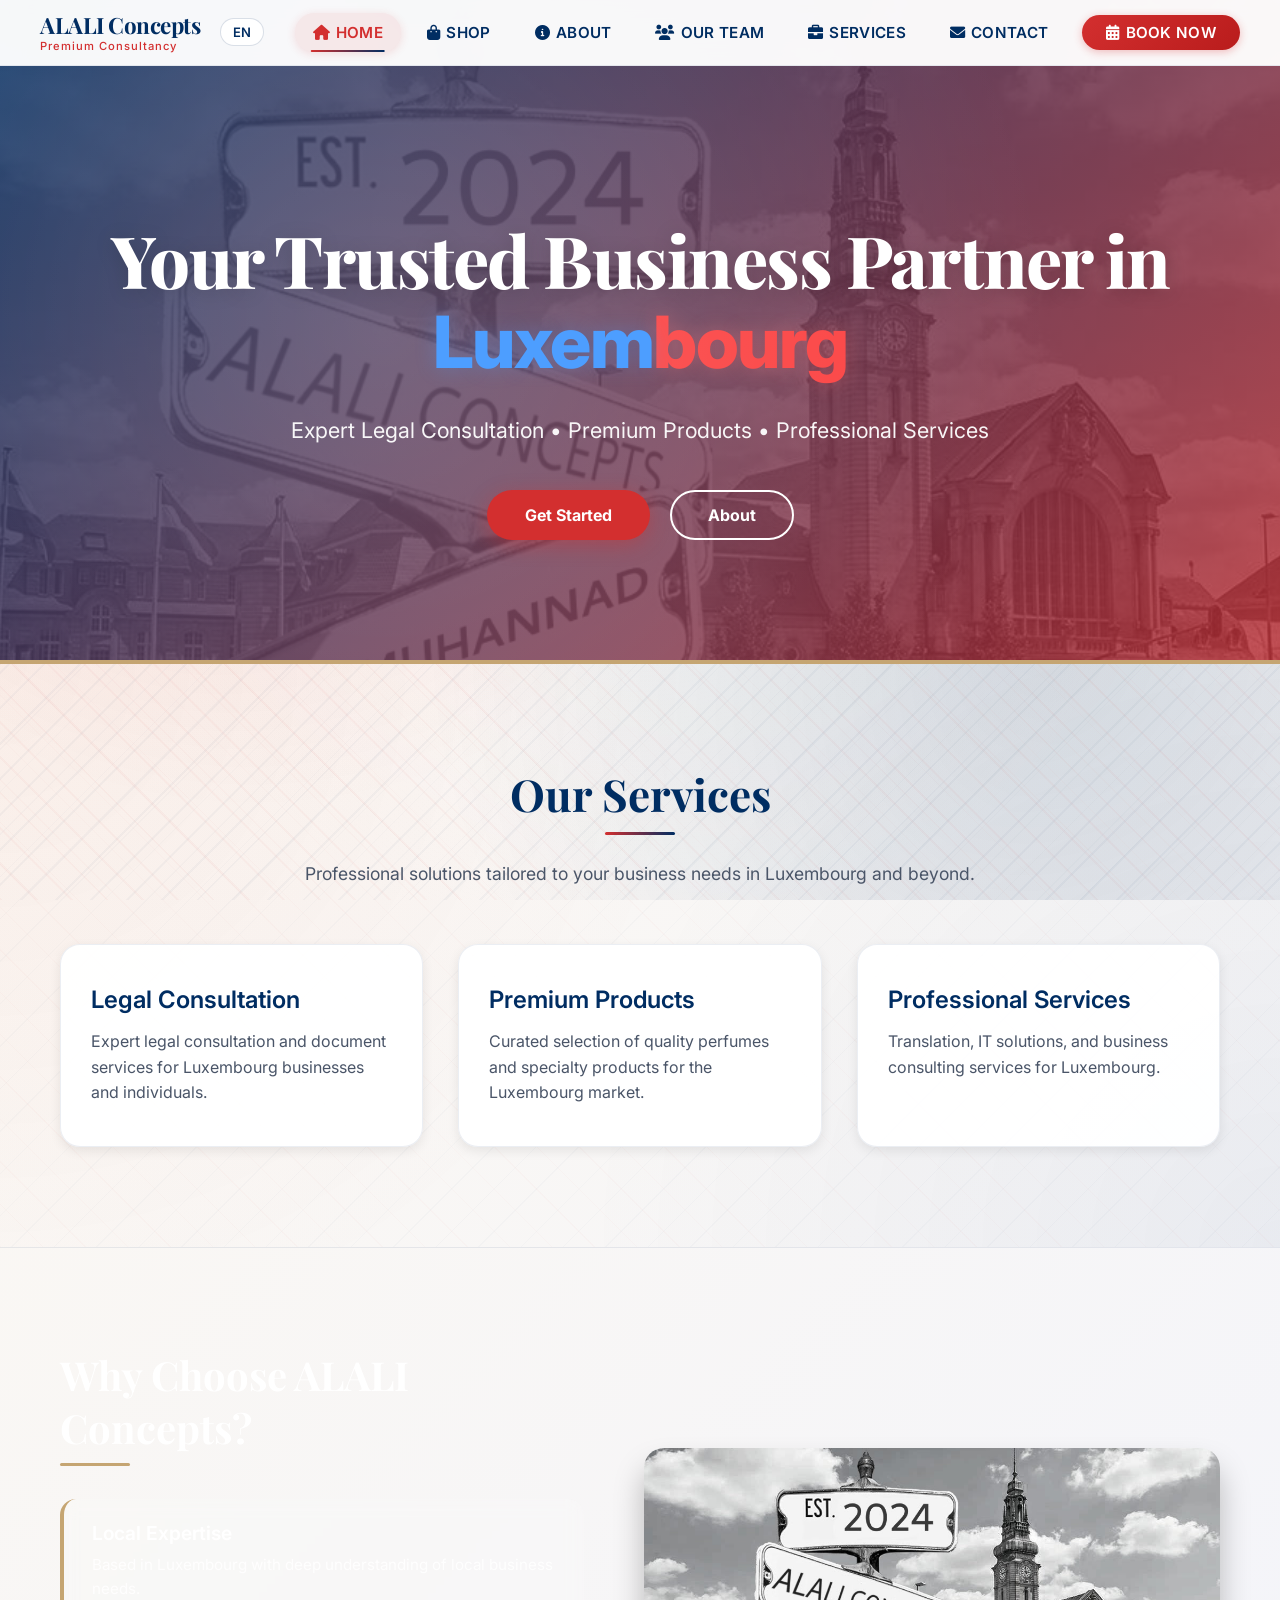
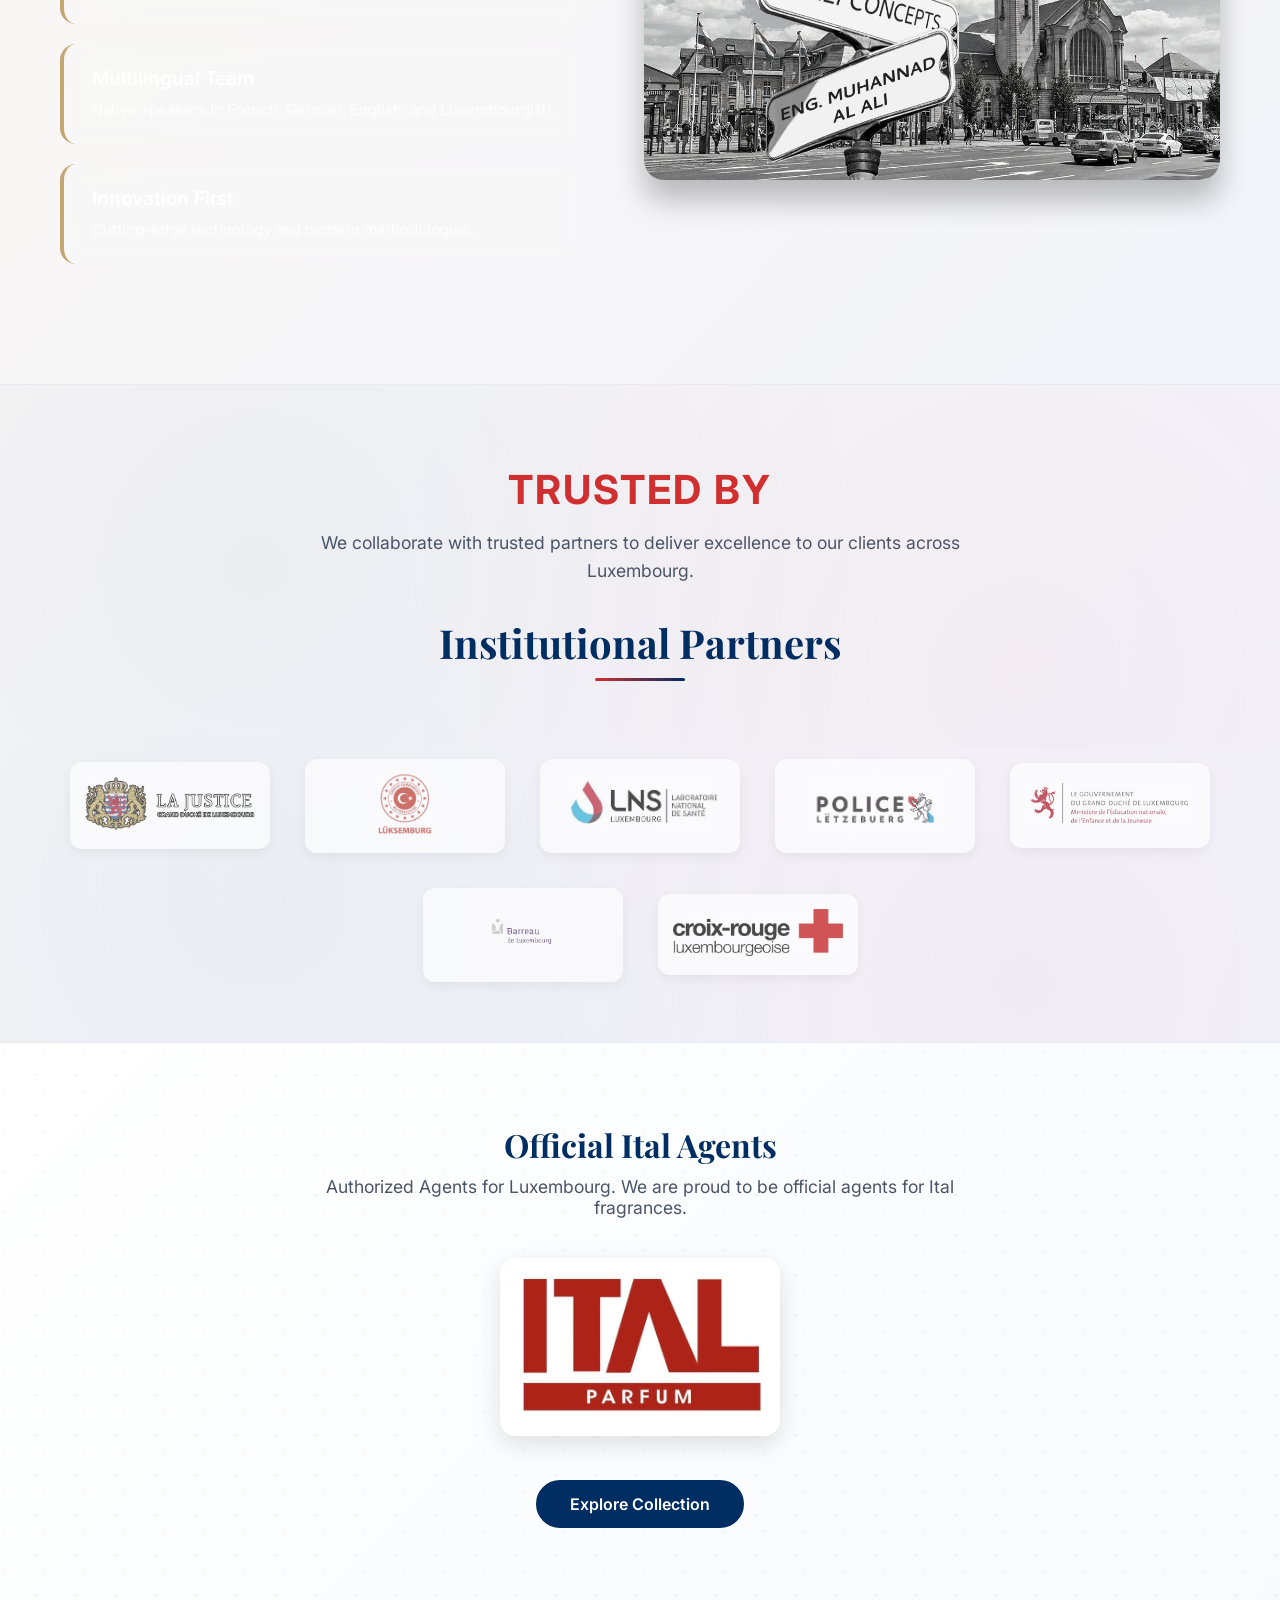
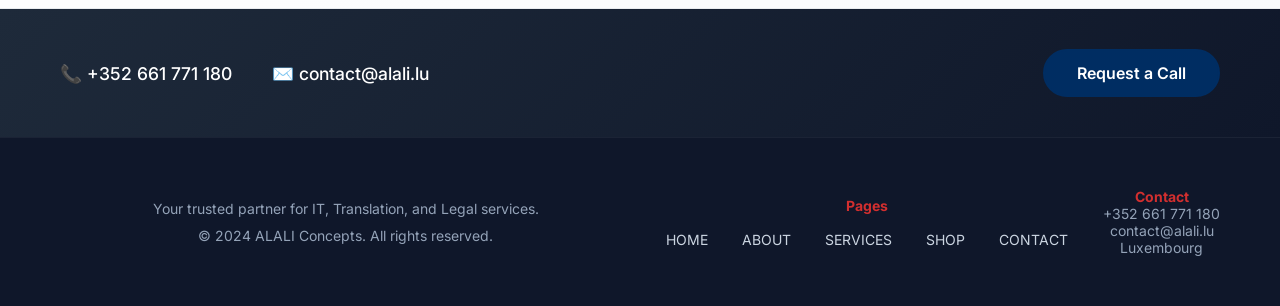
==== Alali Websit_project/Alali Websit_project/index.html @ dcc5d12d "Add files via upload" ====
<!DOCTYPE html>
<html lang="en">
<head>
    <meta charset="UTF-8">
    <meta name="viewport" content="width=device-width, initial-scale=1.0">
    <title>ALALI Concepts | Modern Consultancy Luxembourg</title>
    <link rel="icon" type="image/x-icon" href="images\favicon-16x16.png">
    <link rel="stylesheet" href="https://cdnjs.cloudflare.com/ajax/libs/font-awesome/6.4.2/css/all.min.css">
    <link rel="stylesheet" href="Home_style.css">
    <script src="Home_script.js" defer></script>
</head>
<body>

<header class="navbar fixed">
    <div class="navbar-container">
        <a href="index.html" class="logo-group">
            <div class="logo-text">
                <span class="logo-main">ALALI Concepts</span>
                <span class="logo-sub">Premium Consultancy</span>
            </div>
        </a>
        
        <div class="lang-switcher">
<select id="language-select"> <option value="en">EN</option>
    <option value="fr">FR</option>
    <option value="ar">AR</option>
</select>
        </div>

        <div class="menu-toggle" id="mobile-menu">
            <span></span><span></span><span></span>
        </div>
        
<nav class="nav-links" id="nav-links">
    <ul>
        <li><a href="index.html" class="active" data-key="nav_home"><i class="fas fa-home"></i> HOME</a></li>
        <li><a href="shop_page.html" data-key="nav_shop"><i class="fas fa-shopping-bag"></i> SHOP</a></li>
        <li><a href="about_page.html" data-key="nav_about"><i class="fas fa-info-circle"></i> ABOUT</a></li>
        <li><a href="team_page.html" data-key="nav_team"><i class="fas fa-users"></i> OUR TEAM</a></li>
        <li><a href="services_page.html" data-key="nav_services"><i class="fas fa-briefcase"></i> SERVICES</a></li>
        <li><a href="contact_page.html" data-key="nav_contact"><i class="fas fa-envelope"></i> CONTACT</a></li>
        <li><a href="contact_page.html" class="nav-cta" data-key="nav_book"><i class="fas fa-calendar-alt"></i> BOOK NOW</a></li>
    </ul>
</nav>
</header>

<section class="pro-hero">
    <div class="hero-tint">
        <div class="container hero-content">
            <h1 data-key="hero_title">Your Trusted Business Partner in<br> <span class="accent-color">Luxem</span><span class="accent-color2">bourg</span></h1>
            <p data-key="hero_subtitle">Expert Legal Consultation • Premium Products • Professional Services</p>
            <div class="hero-ctas">
                <a href="services_page.html" class="btn-solid-red" data-key="btn_get_started">Get Started</a>
                <a href="about_page.html" class="btn-outline-white" data-key="btn_about">About</a>
            </div>
        </div>
    </div>
</section>

<main class="services-grid pro-services">
    <div class="container grid-container">
        <div class="section-heading text-center">
            <h2 data-key="services_title">Our Services</h2>
            <p data-key="services_subtitle">Professional solutions tailored to your business needs in Luxembourg and beyond.</p>
        </div>
        <div class="grid services-grid-items">
            <div class="card pro-card">
                <h3 data-key="legal_title">Legal Consultation</h3>
                <p data-key="legal_desc">Expert legal consultation and document services for Luxembourg businesses and individuals.</p>
            </div>
            <div class="card pro-card">
                <h3 data-key="prod_title">Premium Products</h3>
                <p data-key="prod_desc">Curated selection of quality perfumes and specialty products for the Luxembourg market.</p>
            </div>
            <div class="card pro-card">
                <h3 data-key="serv_title">Professional Services</h3>
                <p data-key="serv_desc">Translation, IT solutions, and business consulting services for Luxembourg.</p>
            </div>
        </div>
    </div>
</main>

<section class="why-choose-section">
    <div class="container split-layout">
        <div class="why-text">
            <h2 data-key="why_title">Why Choose ALALI Concepts?</h2>
            <div class="reason-item">
                <h4 data-key="why_1_h">Local Expertise</h4>
                <p data-key="why_1_p">Based in Luxembourg with deep understanding of local business needs.</p>
            </div>
            <div class="reason-item">
                <h4 data-key="why_2_h">Multilingual Team</h4>
                <p data-key="why_2_p">Native speakers in French, German, English, and Luxembourgish.</p>
            </div>
            <div class="reason-item">
                <h4 data-key="why_3_h">Innovation First</h4>
                <p data-key="why_3_p">Cutting-edge technology and modern methodologies.</p>
            </div>
        </div>
        <div class="why-image">
            <img src="images/luxembourg-city.jpg" alt="Luxembourg City">
        </div>
    </div>
</section>

<section class="trusted-header">
    <div class="container">
        <span class="trusted-tagline" data-key="trusted_tag">Trusted By</span>
        <p class="trusted-description" data-key="trusted_desc">
            We collaborate with trusted partners to deliver excellence to our clients across Luxembourg.
        </p>
        <h2 class="institutional-heading" data-key="inst_partners">Institutional Partners</h2>
    </div>
</section>

<section class="partnership-gallery">
    <div class="logo-grid-7">
        <div class="logo-item"><img src="images/LA JUSTICE.jpg" alt="Partner 1"></div>
        <div class="logo-item"><img src="images/Luxembourg.png" alt="Partner 2"></div>
        <div class="logo-item"><img src="images\LNS.webp" alt="Partner 3"></div>
        <div class="logo-item"><img src="images/police.png" alt="Partner 4"></div>
        <div class="logo-item"><img src="images/LE GOUVERNEMENT.png" alt="Partner 5"></div>
        <div class="logo-item"><img src="images/Barreau.png" alt="Partner 6"></div>
        <div class="logo-item"><img src="images/whatsapp_partner.jpg" alt="Partner 7"></div>
    </div>
</section>

<section class="agents-strip">
    <div class="container">
        <h3 data-key="ital_agent_title" style="color: #002D62; margin-bottom: 10px;">Official Ital Agents</h3>
        <p data-key="ital_agent_p" style="margin-bottom: 20px;">Authorized Agents for Luxembourg. We are proud to be official agents for Ital fragrances.</p>
        <div class="ital-box">
            <img src="images/ital.jpg" class="ital-image" alt="Ital Logo">
        </div>
        <a href="shop_page.html" class="btn-outline-navy" data-key="ital_btn">Explore Collection</a>
    </div>
</section>

<section class="contact-action-strip pro-contact">
    <div class="container strip-flex-pro">
        <div class="contact-info">
            <span>📞 +352 661 771 180</span>
            <span>✉️ contact@alali.lu</span>
        </div>
        <div class="contact-btn">
            <a href="contact_page.html" class="btn-outline-navy" data-key="req_call">Request a Call</a>
        </div>
    </div>
</section>

    <footer class="pro-footer">
        <div class="container footer-container">
            <div style="flex: 2;">
                <p data-key="footer_p1">Your trusted partner for IT solutions, professional translation services, and legal consultation in Luxembourg.</p>
                <p style="margin-top: 10px;">© 2024 ALALI Concepts. All rights reserved.</p>
            </div>
            <div class="footer-links">
                <h4 data-key="footer_pages" style="color: var(--red);"><b>Pages</b></h4><br>
                <a href="index.html" data-key="nav_home">Home</a>
                <a href="about_page.html" data-key="nav_about">About</a>
                <a href="services_page.html" data-key="nav_services">Services</a>
                <a href="shop_page.html" data-key="nav_shop">Shop</a>
                <a href="contact_page.html" data-key="nav_contact">Contact</a>
            </div>
            <div class="footer-contact">
                <h4 data-key="footer_contact" style="color: var(--red);">Contact</h4>
                <p>+352 661 771 180</p>
                <p>contact@alali.lu</p>
                <p>Luxembourg</p>
            </div>
        </div>
    </footer>

</body>


</html>
---- Alali Websit_project/Alali Websit_project/Home_style.css ----
@import url('https://fonts.googleapis.com/css2?family=Inter:wght@300;400;500;600;700&family=Playfair+Display:wght@400;500;600;700&display=swap');

@import url('https://cdnjs.cloudflare.com/ajax/libs/font-awesome/6.0.0/css/all.min.css');


/* --- GLOBAL STYLES --- */
* {
    margin: 0;
    padding: 0;
    box-sizing: border-box;
    font-family: 'Inter', sans-serif;
}

:root {
    --navy: #002D62;
    --navy-light: #1a4a7a;
    --red: #D32F2F;
    --red-light: #e55a5a;
    --white: #ffffff;
    --off-white: #fefefe;
    --gold: #C5A572;
    --gold-glow: rgba(197, 165, 114, 0.3);
    --glass-white: rgba(255, 255, 255, 0.08);
    --glass-border: rgba(255, 255, 255, 0.15);
    --text-dark: #1a2c3e;
    --text-light: #f8fafc;
    --transition: all 0.3s cubic-bezier(0.25, 0.46, 0.45, 0.94);
    --shadow-sm: 0 4px 12px rgba(0, 0, 0, 0.08);
    --shadow-md: 0 8px 24px rgba(0, 0, 0, 0.12);
}

.container {
    max-width: 1200px;
    margin: 0 auto;
    padding: 0 20px;
}

h1, h2 {
    font-family: 'Playfair Display', serif;
    font-weight: 700;
}

/* --- BEAUTIFUL NAVBAR - Fixed Placement --- */
.navbar {
    position: fixed;
    top: 0;
    left: 0;
    right: 0;
    width: 100%;
    background: rgba(255, 255, 255, 0.96);
    backdrop-filter: blur(12px);
    -webkit-backdrop-filter: blur(12px);
    z-index: 1000;
    transition: all 0.4s cubic-bezier(0.25, 0.46, 0.45, 0.94);
    border-bottom: 1px solid rgba(0, 45, 98, 0.08);
}

.navbar::after {
    content: '';
    position: absolute;
    bottom: -1px;
    left: 0;
    width: 100%;
    height: 2px;
    background: linear-gradient(90deg, 
        transparent, 
        var(--red), 
        var(--navy), 
        var(--gold), 
        var(--red), 
        transparent);
    transform: scaleX(0);
    transition: transform 0.6s ease;
    transform-origin: center;
}

.navbar:hover::after {
    transform: scaleX(1);
}

.navbar.scrolled {
    background: rgba(255, 255, 255, 0.98);
    backdrop-filter: blur(12px);
    box-shadow: 0 4px 30px rgba(0, 45, 98, 0.12);
}

.navbar-container {
    display: flex;
    justify-content: space-between;
    align-items: center;
    max-width: 1400px;
    margin: 0 auto;
    padding: 12px 40px;
    transition: padding 0.3s ease;
    width: 100%;
}

.navbar.scrolled .navbar-container {
    padding: 8px 40px;
}

/* Logo Group with Animation */
.logo-group {
    display: flex;
    align-items: center;
    gap: 12px;
    text-decoration: none;
    position: relative;
    cursor: pointer;
    flex-shrink: 0;
}

.nav-logo {
    height: 70px;
    width: auto;
    transition: all 0.3s cubic-bezier(0.34, 1.2, 0.64, 1);
    filter: drop-shadow(0 2px 4px rgba(0,0,0,0.05));
}

.logo-group:hover .nav-logo {
    transform: scale(1.05) rotate(-1deg);
    filter: drop-shadow(0 4px 8px rgba(211,47,47,0.15));
}

/* Logo Text */
.logo-text {
    display: flex;
    flex-direction: column;
}

.logo-main {
    font-family: 'Playfair Display', serif;
    font-size: 1.4rem;
    font-weight: 700;
    color: var(--navy);
    letter-spacing: -0.5px;
    line-height: 1.2;
}

.logo-sub {
    font-size: 0.7rem;
    color: var(--red);
    letter-spacing: 1px;
    font-weight: 500;
}

/* Navigation Links */
.nav-links {
    flex: 1;
    display: flex;
    justify-content: flex-end;
}

.nav-links ul {
    display: flex;
    gap: 8px;
    list-style: none;
    margin: 0;
    padding: 0;
    align-items: center;
}

.nav-links li {
    position: relative;
}

.nav-links a {
    text-decoration: none;
    color: var(--navy);
    font-weight: 600;
    font-size: 0.95rem;
    padding: 10px 18px;
    border-radius: 40px;
    transition: all 0.3s ease;
    position: relative;
    display: inline-flex;
    align-items: center;
    gap: 6px;
    letter-spacing: 0.3px;
    white-space: nowrap;
    text-align: center;
}

/* Underline Hover Effect */
.nav-links a::before {
    content: '';
    position: absolute;
    bottom: 0;
    left: 50%;
    width: 0;
    height: 2px;
    background: linear-gradient(90deg, var(--red), var(--navy));
    transition: all 0.3s ease;
    transform: translateX(-50%);
    border-radius: 2px;
}

.nav-links a:hover::before {
    width: 70%;
}

.nav-links a:hover {
    color: var(--red);
    background: rgba(211, 47, 47, 0.05);
    transform: translateY(-2px);
}

/* Active Page Indicator */
.nav-links a.active {
    color: var(--red);
    background: rgba(211, 47, 47, 0.08);
}

.nav-links a.active::before {
    width: 70%;
}

/* Icon styling */
.nav-links a i {
    font-size: 0.95rem;
    transition: transform 0.2s ease;
}

.nav-links a:hover i {
    transform: translateX(-2px);
}

/* CTA Button in Navbar */
.nav-cta {
    background: linear-gradient(135deg, var(--red), #b91c1c);
    color: white !important;
    padding: 8px 24px !important;
    border-radius: 40px !important;
    margin-left: 8px;
    box-shadow: 0 2px 8px rgba(211,47,47,0.3);
}

.nav-cta::before {
    display: none;
}

.nav-cta:hover {
    background: linear-gradient(135deg, #b91c1c, var(--red));
    transform: translateY(-2px) !important;
    box-shadow: 0 4px 15px rgba(211,47,47,0.4);
    color: rgb(255, 0, 0) !important;
}

.nav-cta i {
    color: white;
}

/* Mobile Menu Toggle Button */
.menu-toggle {
    display: none;
    flex-direction: column;
    justify-content: space-between;
    width: 30px;
    height: 21px;
    cursor: pointer;
    z-index: 1001;
    background: transparent;
    border: none;
    padding: 0;
}

.menu-toggle span {
    width: 100%;
    height: 2px;
    background: var(--navy);
    transition: all 0.3s ease;
    border-radius: 2px;
}

.menu-toggle.active span:nth-child(1) {
    transform: translateY(9px) rotate(45deg);
    background: var(--red);
}

.menu-toggle.active span:nth-child(2) {
    opacity: 0;
}

.menu-toggle.active span:nth-child(3) {
    transform: translateY(-9px) rotate(-45deg);
    background: var(--red);
}

/* Responsive Navbar */
@media (max-width: 1200px) {
    .navbar-container {
        padding: 12px 30px;
    }
    
    .nav-links a {
        padding: 8px 14px;
        font-size: 0.9rem;
    }
}

@media (max-width: 1024px) {
    .nav-links a {
        padding: 8px 12px;
        font-size: 0.85rem;
    }
    
    .logo-main {
        font-size: 1.2rem;
    }
    
    .nav-logo {
        height: 60px;
    }
}

@media (max-width: 768px) {
    .menu-toggle {
        display: flex;
    }
    
    .nav-links {
        position: fixed;
        top: 0;
        right: -100%;
        width: 85%;
        max-width: 350px;
        height: 100vh;
        background: rgba(255, 255, 255, 0.98);
        backdrop-filter: blur(20px);
        box-shadow: -5px 0 30px rgba(0, 0, 0, 0.15);
        transition: right 0.4s cubic-bezier(0.25, 0.46, 0.45, 0.94);
        z-index: 1000;
        padding: 100px 30px 40px;
        display: block;
    }
    
    .nav-links.active {
        right: 0;
    }
    
    .nav-links ul {
        flex-direction: column;
        gap: 15px;
        width: 100%;
    }
    
    .nav-links li {
        width: 100%;
    }
    
    .nav-links a {
        display: flex;
        width: 100%;
        padding: 14px 20px;
        font-size: 1.1rem;
        justify-content: flex-start;
        border-radius: 12px;
        white-space: normal;
    }
    
    .nav-links a::before {
        bottom: auto;
        top: 50%;
        left: 0;
        transform: translateY(-50%);
        width: 3px;
        height: 0;
        background: linear-gradient(180deg, var(--red), var(--navy));
    }
    
    .nav-links a:hover::before,
    .nav-links a.active::before {
        width: 3px;
        height: 70%;
    }
    
    .nav-links a:hover {
        transform: translateX(8px);
        background: rgba(211, 47, 47, 0.08);
    }
    
    .nav-cta {
        margin-left: 0;
        margin-top: 10px;
        text-align: center;
        justify-content: center;
    }
    
    .navbar.scrolled .navbar-container {
        padding: 10px 24px;
    }
    
    .navbar-container {
        padding: 10px 24px;
    }
    
    .nav-logo {
        height: 55px;
    }
    
    .logo-text {
        display: none;
    }
}

@media (max-width: 480px) {
    .navbar-container {
        padding: 8px 16px;
    }
    
    .nav-logo {
        height: 48px;
    }
    
    .nav-links {
        width: 100%;
        max-width: none;
        padding: 90px 20px 40px;
    }
}

/* --- BACKGROUND with DYNAMIC ANIMATION --- */
#bg-canvas-container {
    position: fixed;
    top: 0;
    left: 0;
    width: 100%;
    height: 100%;
    z-index: 0;
    pointer-events: none;
}

body {
    background: linear-gradient(135deg, #fef9f0 0%, #eef2ff 100%);
    position: relative;
    color: var(--text-dark);
}

/* Soft red, blue, and white floating glow effect */
body::before {
    content: '';
    position: fixed;
    top: 0;
    left: 0;
    width: 100%;
    height: 100%;
    background: 
        radial-gradient(circle at 20% 30%, rgba(211, 47, 47, 0.12) 0%, transparent 45%),
        radial-gradient(circle at 80% 70%, rgba(0, 45, 98, 0.15) 0%, transparent 50%),
        radial-gradient(circle at 50% 50%, rgba(255, 255, 255, 0.4) 0%, transparent 65%);
    pointer-events: none;
    z-index: 0;
    animation: softPulse 8s ease-in-out infinite alternate;
}

@keyframes softPulse {
    0% {
        opacity: 0.5;
    }
    100% {
        opacity: 0.9;
    }
}

/* Subtle animated pattern overlay */
body::after {
    content: '';
    position: fixed;
    top: 0;
    left: 0;
    width: 100%;
    height: 100%;
    background-image: 
        repeating-linear-gradient(45deg, rgba(211, 47, 47, 0.03) 0px, rgba(211, 47, 47, 0.03) 2px, transparent 2px, transparent 25px),
        repeating-linear-gradient(135deg, rgba(0, 45, 98, 0.03) 0px, rgba(0, 45, 98, 0.03) 2px, transparent 2px, transparent 25px);
    pointer-events: none;
    z-index: 0;
    animation: slowDrift 25s linear infinite;
}

@keyframes slowDrift {
    0% {
        background-position: 0 0;
    }
    100% {
        background-position: 60px 60px;
    }
}

/* Ensure all content appears above background */
.pro-hero,
.services-grid,
.why-choose-section,
.trusted-header,
.partnership-gallery,
.agents-strip,
.contact-action-strip,
.pro-footer {
    position: relative;
    z-index: 2;
}

/* --- PRO HERO SECTION --- */
.pro-hero {
    background: linear-gradient(135deg, rgba(0, 45, 98, 0.88), rgba(211, 47, 47, 0.82)), url('images/luxembourg-city.jpg');
    background-size: cover;
    background-position: center;
    background-attachment: fixed; 
    color: var(--white);
    padding: 220px 0 120px; 
    text-align: center;
    position: relative;
    overflow: hidden;
    border-bottom: 4px solid var(--gold);
}

.pro-hero::before {
    content: '';
    position: absolute;
    top: 0; 
    left: 0; 
    right: 0; 
    bottom: 0;
    background: radial-gradient(circle at 30% 50%, rgba(255,255,255,0.15) 0%, transparent 70%);
    pointer-events: none;
}

.hero-tint {
    width: 100%;
    height: 100%;
}


.hero-content {
    animation: fadeInUp 1s ease-out;
}

.hero-content h1 {
    display: inline-block;
    animation: gentleFloat 4s ease-in-out infinite alternate;
}

.hero-content h1 {
    font-size: 4.5rem; 
    font-weight: 800;
    letter-spacing: -1.5px;
    line-height: 1.1;
    margin-bottom: 30px;
    color: var(--white);
    text-shadow: 0 2px 20px rgba(0,0,0,0.2);
}

.hero-content p {
    font-size: 1.35rem;
    line-height: 1.8;
    max-width: 700px;
    margin: 0 auto 40px;
    opacity: 0.95;
}

@keyframes fadeInUp {
    from { opacity: 0; transform: translateY(30px); }
    to   { opacity: 1; transform: translateY(0); }
}

.accent-color { 
    color: #4d9eff; 
    position: relative; 
    display: inline-block; 
    text-shadow: 0 0 20px rgba(77, 158, 255, 0.3);
}

.accent-color2 { 
    color: #fb4242; 
    text-shadow: 0 0 20px rgba(255, 107, 107, 0.3);
}

.hero-ctas {
    display: flex;
    justify-content: center;
    gap: 20px;
    animation: fadeInUp 1s ease 0.4s both;
}

.btn-solid-red {
    background: var(--red);
    color: var(--white);
    padding: 15px 38px;
    text-decoration: none;
    border-radius: 50px;
    font-weight: 700;
    transition: all 0.3s ease;
    box-shadow: 0 5px 20px rgba(211,47,47,0.4);
    display: inline-block;
    border: none;
    cursor: pointer;
}

.btn-solid-red:hover {
    background: #b91c1c;
    transform: translateY(-3px);
    box-shadow: 0 8px 28px rgba(211,47,47,0.5);
}

.btn-outline-white {
    background: transparent;
    border: 2px solid var(--white);
    color: var(--white);
    padding: 13px 36px;
    text-decoration: none;
    border-radius: 50px;
    font-weight: 700;
    transition: all 0.3s ease;
    backdrop-filter: blur(4px);
    display: inline-block;
}

.btn-outline-white:hover {
    background: var(--white);
    color: var(--navy);
    transform: translateY(-3px);
}

/* --- PRO SERVICES SECTION --- */
.pro-services {
    background: rgba(255, 255, 255, 0.92);
    padding: 100px 0;
}

.text-center { text-align: center; }

.section-heading {
    margin-bottom: 60px;
}

.section-heading h2 {
    font-size: 2.75rem;
    color: var(--navy);
    margin-bottom: 15px;
    position: relative;
    display: inline-block;
}

.section-heading h2::after {
    content: '';
    position: absolute;
    bottom: -12px;
    left: 50%;
    transform: translateX(-50%);
    width: 70px;
    height: 3px;
    background: linear-gradient(90deg, var(--red), var(--navy));
    border-radius: 3px;
}

.section-heading p {
    font-size: 1.1rem;
    color: #4a5568;
    max-width: 700px;
    margin: 25px auto 0;
}

.services-grid-items {
    display: grid;
    grid-template-columns: repeat(auto-fit, minmax(300px, 1fr));
    gap: 35px;
}

.pro-card {
    background: var(--white);
    backdrop-filter: blur(0);
    border: 1px solid rgba(0, 45, 98, 0.1);
    border-radius: 20px;
    padding: 40px 30px;
    transition: all 0.4s cubic-bezier(0.175, 0.885, 0.32, 1.275);
    box-shadow: var(--shadow-sm);
}

.pro-card:hover {
    background: var(--white);
    border-color: var(--red);
    transform: translateY(-10px);
    box-shadow: 0 20px 40px rgba(0, 0, 0, 0.12);
}

.pro-card h3 {
    color: var(--navy);
    letter-spacing: 0px;
    text-transform: none;
    font-size: 1.5rem;
    font-weight: 600;
    margin-bottom: 15px;
}

.pro-card p {
    font-size: 1rem;
    color: #4a5568;
    line-height: 1.6;
}

/* --- WHY CHOOSE SECTION --- */
.why-choose-section {
    background: linear-gradient(115deg, rgba(0, 45, 98, 0.94), rgba(211, 47, 47, 0.88)), url('images/EST_2024.jpg');
    background-size: cover;
    background-position: center;
    background-attachment: fixed; 
    padding: 100px 0;
    color: var(--white);
}

.split-layout {
    display: flex;
    align-items: center;
    gap: 60px;
    flex-wrap: wrap;
}

.why-text {
    flex: 1;
}

.why-text h2 {
    color: var(--white);
    margin-bottom: 45px;
    font-size: 2.5rem;
    position: relative;
    display: inline-block;
}

.why-text h2::after {
    content: '';
    position: absolute;
    bottom: -12px;
    left: 0;
    width: 70px;
    height: 3px;
    background: var(--gold);
    border-radius: 2px;
}

.reason-item {
    display: flex;
    flex-direction: column; 
    gap: 8px;
    margin-bottom: 20px;
    background: rgba(255,255,255,0.12);
    padding: 22px 28px;
    border-radius: 16px;
    backdrop-filter: blur(8px);
    transition: all 0.3s ease;
    border-left: 4px solid var(--gold);
}

.reason-item:hover {
    background: rgba(255,255,255,0.2);
    transform: translateX(10px);
}

.reason-item h4 {
    color: var(--white);
    font-size: 1.2rem;
    font-weight: 600;
}

.reason-item p {
    color: rgba(255,255,255,0.85);
    font-size: 0.95rem;
    line-height: 1.6;
}

.why-image {
    flex: 1.1;
}

.why-image img {
    width: 100%;
    height: auto;
    border-radius: 20px;
    box-shadow: 0 20px 30px rgba(0,0,0,0.25);
    transition: transform 0.3s ease;
}

.why-image:hover img {
    transform: scale(1.02);
}

/* --- TRUSTED PARTNERS SECTION --- */
.trusted-header {
    text-align: center;
    padding: 80px 0 40px;
    background: var(--white);
}

.trusted-tagline {
    color: var(--red);
    font-weight: 700;
    text-transform: uppercase;
    letter-spacing: 2px;
    font-size: 2.5rem;
    margin-bottom: 15px;
    display: block;
}

.trusted-description {
    max-width: 700px;
    margin: 0 auto 30px;
    font-size: 1.1rem;
    color: #4a5568;
    line-height: 1.6;
}

.institutional-heading {
    font-family: 'Playfair Display', serif;
    color: var(--navy);
    font-size: 2.5rem;
    position: relative;
    display: inline-block;
    margin-bottom: 40px;
}

.institutional-heading::after {
    content: '';
    position: absolute;
    bottom: -12px;
    left: 50%;
    transform: translateX(-50%);
    width: 90px;
    height: 3px;
    background: linear-gradient(90deg, var(--red), var(--navy));
    border-radius: 2px;
}

.partnership-gallery {
    padding: 10px 0 60px;
    background: var(--white);
}

.logo-grid-7 {
    display: flex;
    flex-wrap: wrap;
    justify-content: center;
    gap: 35px;
    align-items: center;
}

.logo-item {
    flex: 0 1 200px;
    min-width: 100px;
    filter: grayscale(0.3);
    opacity: 0.7;
    transition: all 0.3s ease;
    padding: 15px;
    background: var(--white);
    border-radius: 12px;
    box-shadow: var(--shadow-sm);
}

.logo-item:hover {
    filter: grayscale(0);
    opacity: 1;
    transform: scale(1.08);
    box-shadow: var(--shadow-md);
}

.logo-item img {
    width: 100%;
    height: auto;
    object-fit: contain;
    max-height: 60px;
}

/* --- AGENTS SECTION --- */
.agents-strip {
    background: linear-gradient(135deg, #fef9f0 0%, #ffffff 100%);
    padding: 80px 0;
    text-align: center;
    border-top: 1px solid #e9ecef;
    border-bottom: 1px solid #e9ecef;
}

.agents-strip h3 {
    color: var(--navy);
    margin-bottom: 15px;
    font-size: 2rem;
    font-family: 'Playfair Display', serif;
}

.agents-strip p {
    color: #4a5568;
    font-size: 1.1rem;
    max-width: 700px;
    margin: 0 auto 30px;
}

.ital-box {
    text-align: center;
    margin: 40px auto;
    max-width: 280px;
}

.ital-image {
    width: 100%;
    height: auto;
    border-radius: 16px;
    display: inline-block;
    box-shadow: var(--shadow-md);
    transition: transform 0.3s ease;
}

.ital-image:hover {
    transform: scale(1.03);
}

/* --- CONTACT ACTION STRIP --- */
.contact-action-strip,
.pro-contact { 
    background: linear-gradient(135deg, #1e2a3a 0%, #0f172a 100%);
    padding: 40px 0;
}

.strip-flex-pro {
    display: flex;
    justify-content: space-between;
    align-items: center;
    flex-wrap: wrap;
    gap: 25px;
}

.contact-info {
    display: flex;
    gap: 40px;
    flex-wrap: wrap;
}

.contact-info span {
    display: flex;
    align-items: center;
    gap: 10px;
    font-size: 1.1rem;
    color: var(--white);
    font-weight: 500;
}

/* --- UNIFIED NAVY OUTLINE BUTTON --- */
.btn-outline-navy {
    text-decoration: none;
    border: 2px solid var(--navy);
    padding: 12px 32px;
    color: var(--white);
    border-radius: 40px;
    font-weight: 600;
    transition: all 0.3s ease;
    display: inline-block;
    background: var(--navy);
    font-size: 1rem;
    cursor: pointer;
}

.btn-outline-navy:hover {
    background: var(--white);
    color: var(--navy);
    transform: translateY(-2px);
}

/* --- PRO FOOTER --- */
.pro-footer {
    background-color: #0f172a;
    color: #94a3b8;
    padding: 50px 0;
    text-align: center;
    font-size: 14px;
    border-top: 1px solid rgba(255,255,255,0.05);
}

.footer-container {
    display: flex;
    justify-content: space-between;
    align-items: center;
    flex-wrap: wrap;
    gap: 20px;
}

.footer-links a {
    color: #cbd5e1;
    text-decoration: none;
    margin: 0 15px;
    transition: color 0.3s ease;
}

.footer-links a:hover {
    color: var(--gold);
}

/* --- RESPONSIVE DESIGN --- */
@media (max-width: 1024px) {
    .hero-content h1 { font-size: 3.5rem; }
    .logo-item { flex: 0 1 calc(25% - 20px); }
}

@media (max-width: 768px) {
    .pro-hero,
    .why-choose-section {
        background-attachment: scroll;
    }

    .navbar-container {
        flex-direction: column;
        gap: 15px;
    }

    .nav-links ul {
        flex-wrap: wrap;
        justify-content: center;
        gap: 20px;
    }

    .hero-content h1 { font-size: 2.5rem; }

    .hero-ctas {
        flex-direction: column;
        align-items: center;
        gap: 15px;
    }

    .btn-solid-red,
    .btn-outline-white {
        width: 220px;
        text-align: center;
    }

    .services-grid-items { 
        grid-template-columns: 1fr;
        gap: 25px;
    }

    .split-layout {
        flex-direction: column;
        gap: 40px;
    }

    .strip-flex-pro {
        flex-direction: column;
        gap: 20px;
        text-align: center;
    }

    .contact-info {
        flex-direction: column;
        gap: 15px;
        align-items: center;
    }

    .footer-container {
        flex-direction: column;
        gap: 20px;
        text-align: center;
    }
    
    .logo-item { flex: 0 1 calc(33.333% - 20px); }
}

@media (max-width: 480px) {
    .hero-content h1 { font-size: 2rem; }
    .hero-content p  { font-size: 1rem; }
    .logo-item { flex: 0 1 calc(50% - 20px); }
    .section-heading h2 { font-size: 2rem; }
    .contact-info span { font-size: 0.9rem; }
}

/* --- BEAUTIFUL BACKGROUNDS FOR WHITE SECTIONS --- */

.pro-services {
    position: relative;
    background: transparent;
    overflow: hidden;
}

.pro-services::before {
    content: '';
    position: absolute;
    top: 0;
    left: 0;
    width: 100%;
    height: 100%;
    background: 
        radial-gradient(circle at 0% 0%, rgba(211, 47, 47, 0.05) 0%, transparent 50%),
        radial-gradient(circle at 100% 100%, rgba(0, 45, 98, 0.05) 0%, transparent 50%);
    pointer-events: none;
    z-index: 0;
}

.pro-services::after {
    content: '';
    position: absolute;
    top: 0;
    left: 0;
    width: 100%;
    height: 100%;
    background-image: 
        repeating-linear-gradient(45deg, rgba(211, 47, 47, 0.02) 0px, rgba(211, 47, 47, 0.02) 1px, transparent 1px, transparent 30px),
        repeating-linear-gradient(135deg, rgba(0, 45, 98, 0.02) 0px, rgba(0, 45, 98, 0.02) 1px, transparent 1px, transparent 30px);
    pointer-events: none;
    z-index: 0;
}

.pro-services .container {
    position: relative;
    z-index: 1;
}

.trusted-header,
.partnership-gallery {
    position: relative;
    background: transparent;
    overflow: hidden;
}

.trusted-header::before,
.partnership-gallery::before {
    content: '';
    position: absolute;
    top: 0;
    left: 0;
    width: 100%;
    height: 100%;
    background: 
        radial-gradient(circle at 20% 50%, rgba(0, 45, 98, 0.04) 0%, transparent 60%),
        radial-gradient(circle at 80% 80%, rgba(211, 47, 47, 0.04) 0%, transparent 60%);
    pointer-events: none;
    z-index: 0;
}

.agents-strip {
    position: relative;
    background: transparent;
    overflow: hidden;
}

.agents-strip::before {
    content: '';
    position: absolute;
    top: 0;
    left: 0;
    width: 100%;
    height: 100%;
    background-image: 
        radial-gradient(circle at 10% 20%, rgba(211, 47, 47, 0.03) 2px, transparent 2px),
        radial-gradient(circle at 90% 80%, rgba(0, 45, 98, 0.03) 2px, transparent 2px);
    background-size: 40px 40px;
    pointer-events: none;
    z-index: 0;
    animation: subtleDrift 30s linear infinite;
}

@keyframes subtleDrift {
    0% {
        background-position: 0 0;
    }
    100% {
        background-position: 100px 100px;
    }
}

.pro-services .section-heading,
.trusted-header,
.agents-strip {
    position: relative;
}

.services-grid-items {
    position: relative;
    z-index: 1;
}

.pro-services,
.trusted-header,
.partnership-gallery,
.agents-strip {
    transition: all 0.3s ease;
}

.pro-services {
    border-bottom: 1px solid rgba(0, 45, 98, 0.08);
}

.trusted-header {
    border-top: 1px solid rgba(0, 45, 98, 0.05);
}

.pro-card {
    background: rgba(255, 255, 255, 0.95);
    backdrop-filter: blur(0);
    border: 1px solid rgba(0, 45, 98, 0.08);
    transition: all 0.4s cubic-bezier(0.175, 0.885, 0.32, 1.275);
}

.pro-card:hover {
    background: rgba(255, 255, 255, 1);
    border-color: var(--red);
    box-shadow: 0 20px 40px rgba(0, 0, 0, 0.1);
}

.logo-item {
    background: rgba(255, 255, 255, 0.9);
    backdrop-filter: blur(0);
    transition: all 0.3s ease;
}

.logo-item:hover {
    background: var(--white);
    box-shadow: 0 8px 25px rgba(211, 47, 47, 0.15);
}

.agents-strip {
    background: linear-gradient(135deg, rgba(255, 255, 255, 0.98) 0%, rgba(248, 250, 252, 0.98) 100%);
}

.ital-box {
    position: relative;
}

.ital-box::before {
    content: '';
    position: absolute;
    top: -10px;
    left: -10px;
    right: -10px;
    bottom: -10px;
    background: radial-gradient(circle, rgba(211, 47, 47, 0.08), transparent 70%);
    border-radius: 30px;
    z-index: -1;
    opacity: 0;
    transition: opacity 0.3s ease;
}

.ital-box:hover::before {
    opacity: 1;
}

/* --- Language Switcher Styling --- */
.lang-switcher {
    display: flex;
    align-items: center;
    /* PC: Keep it near the menu, not forced to the far right */
    margin: 0 20px; 
    z-index: 1001;
}

#language-select {
    background: var(--white);
    color: var(--navy);
    border: 1px solid rgba(0, 45, 98, 0.15);
    padding: 5px 12px;
    border-radius: 20px;
    cursor: pointer;
    font-family: inherit;
    font-size: 13px;
    font-weight: 600;
    outline: none;
    transition: var(--transition);
    appearance: none;
    -webkit-appearance: none;
    text-align: center;
}

/* --- Mobile Specific Fix --- */
@media (max-width: 768px) {
    .navbar-container {
        display: flex;
        justify-content: space-between;
        align-items: center;
    }

    .lang-switcher {
        /* ONLY on mobile: Push it to the right next to the hamburger */
        margin-left: auto; 
        margin-right: 15px;
        order: 2; /* Positions it between logo and menu icon */
    }

    .menu-toggle {
        order: 3; /* Hamburger stays last */
    }

    .logo-group {
        order: 1; /* Logo stays first */
    }
    
    #language-select {
        font-size: 12px;
        padding: 4px 10px;
    }
}

/* --- RTL Support --- */
[dir="rtl"] {
    text-align: right;
}

[dir="rtl"] .navbar-container {
    flex-direction: row !important; 
}

[dir="rtl"] .nav-links ul {
    flex-direction: row !important; 
}


[dir="rtl"] .hero-ctas,
[dir="rtl"] .footer-container,
[dir="rtl"] .strip-flex-pro,
[dir="rtl"] .split-layout {
    flex-direction: row-reverse;
}

[dir="rtl"] .nav-cta {
    margin-left: 15px; 
    margin-right: 0;
}

[dir="rtl"] .nav-links a i {
    transform: scaleX(-1);
    margin-left: 8px;
    margin-right: 0;
}

@media (max-width: 768px) {
    [dir="rtl"] .nav-links {
        right: auto;
        left: -100%;
    }
    [dir="rtl"] .nav-links.active {
        left: 0;
        right: auto;
    }
}


.navbar.fixed {
    transition: background-color 0.3s ease, box-shadow 0.3s ease;
}

.navbar.fixed.scrolled {
    background-color: rgba(255, 255, 255, 0.95); 
    box-shadow: 0 2px 10px rgba(0, 0, 0, 0.1);
    backdrop-filter: blur(5px);
}

#bg-canvas-container {
    position: fixed;
    top: 0;
    left: 0;
    width: 100%;
    height: 100%;
    z-index: -1;
    pointer-events: none;
    background-color: #fcfcfc; 
}

.navbar.fixed {
    transition: all 0.4s ease;
}

.navbar.fixed.scrolled {
    background: rgba(255, 255, 255, 0.98);
    box-shadow: 0 4px 12px rgba(0, 0, 0, 0.08);
    padding: 10px 0; 
}

.nav-links a i {
    font-family: "Font Awesome 6 Free" !important;
    font-weight: 900 !important;
    display: inline-block !important;
}

/*-- team page --*/
/* GRID IMPROVEMENT */
.team-grid {
    display: grid;
    grid-template-columns: repeat(auto-fit, minmax(280px, 1fr));
    gap: 40px;
    align-items: stretch; 
}

/* CARD FIX */
.team-card {
    text-align: center;
    padding: 40px 20px;
    display: flex;
    flex-direction: column;
    align-items: center;
    justify-content: center;
    height: 100%; 
}

/* IMAGE FIX */
.team-card img {
    width: 140px;
    height: 140px;
    object-fit: cover;
    border-radius: 50%;
    border: 4px solid var(--gold);
    margin-bottom: 20px;
    transition: transform 0.4s ease;
}

/* TEXT SPACING FIX */
.team-card h3 {
    margin-top: 10px;
    margin-bottom: 5px;
}

.team-card p {
    margin: 0;
}

/* OPTIONAL: PERFECT CENTER GRID ON LARGE SCREENS */
@media (min-width: 1000px) {
    .team-grid {
        grid-template-columns: repeat(3, 1fr);
        max-width: 1000px;
        margin: 0 auto;
    }
}

/* ===== NAV-Links ===== */


.nav-links a i {
    transition: none !important;
    transform: none !important;
}


.nav-links a:hover i {
    transform: scale(1.05);
}

.nav-links a.active {
    color: var(--red);
    background: rgba(211, 47, 47, 0.08);
    box-shadow: 0 2px 10px rgba(211, 47, 47, 0.15);
}

.nav-links a.active::before {
    width: 70% !important;
}

.nav-links a.active:hover::before {
    width: 70% !important;
}

/* --- ORGANIZING THE LIVE MAP SECTION --- */
.live-map-section {
    margin: 0 auto 80px auto; /* Centers the section and adds bottom spacing */
    display: flex;
    justify-content: center; /* Centers the map-wrapper horizontally */
    width: 100%;
}

.map-wrapper {
    /* This container holds your 80% iframe */
    width: 100%; 
    display: flex;
    justify-content: center;
}

.map-wrapper iframe {
    /* Your 80% width from HTML is active, this adds the professional styling */
    border-radius: 20px;
    box-shadow: 0 15px 35px rgba(0, 0, 0, 0.1); /* Luxury depth effect */
    border: 1px solid #e2e8f0; /* Subtle border to match pro-cards */
    transition: transform 0.3s ease;
}

/* Responsive adjustments for Mobile */
@media (max-width: 768px) {
    .map-wrapper iframe {
        width: 95% !important; /* Makes the map wider on small screens so it's readable */
        height: 350px; /* Slightly shorter for phone screens */
    }
}

/* --- COMPACT WHATSAPP BUTTON --- */
.special-whatsapp-btn {
    display: inline-flex;
    align-items: center;
    gap: 8px;
    background-color: #25D366;
    color: #fff !important;
    padding: 6px 14px; /* Slimmer padding */
    border-radius: 6px;
    text-decoration: none !important;
    font-weight: 600;
    font-size: 0.95rem;
    margin-top: 5px; /* Reduced from 12px to 5px to move it up */
    transition: background-color 0.2s ease;
    border: none;
}

.special-whatsapp-btn:hover {
    background-color: #128C7E;
}

.special-whatsapp-btn i {
    font-size: 1rem;
}

/* Fix the spacing of the paragraph above the button */
.pro-card p:has(+ .special-whatsapp-btn) {
    margin-bottom: 5px !important;
}

/* Simple Mobile Fix */
@media (max-width: 480px) {
    .special-whatsapp-btn {
        display: flex;
        width: fit-content; /* Doesn't force full width anymore */
    }
}
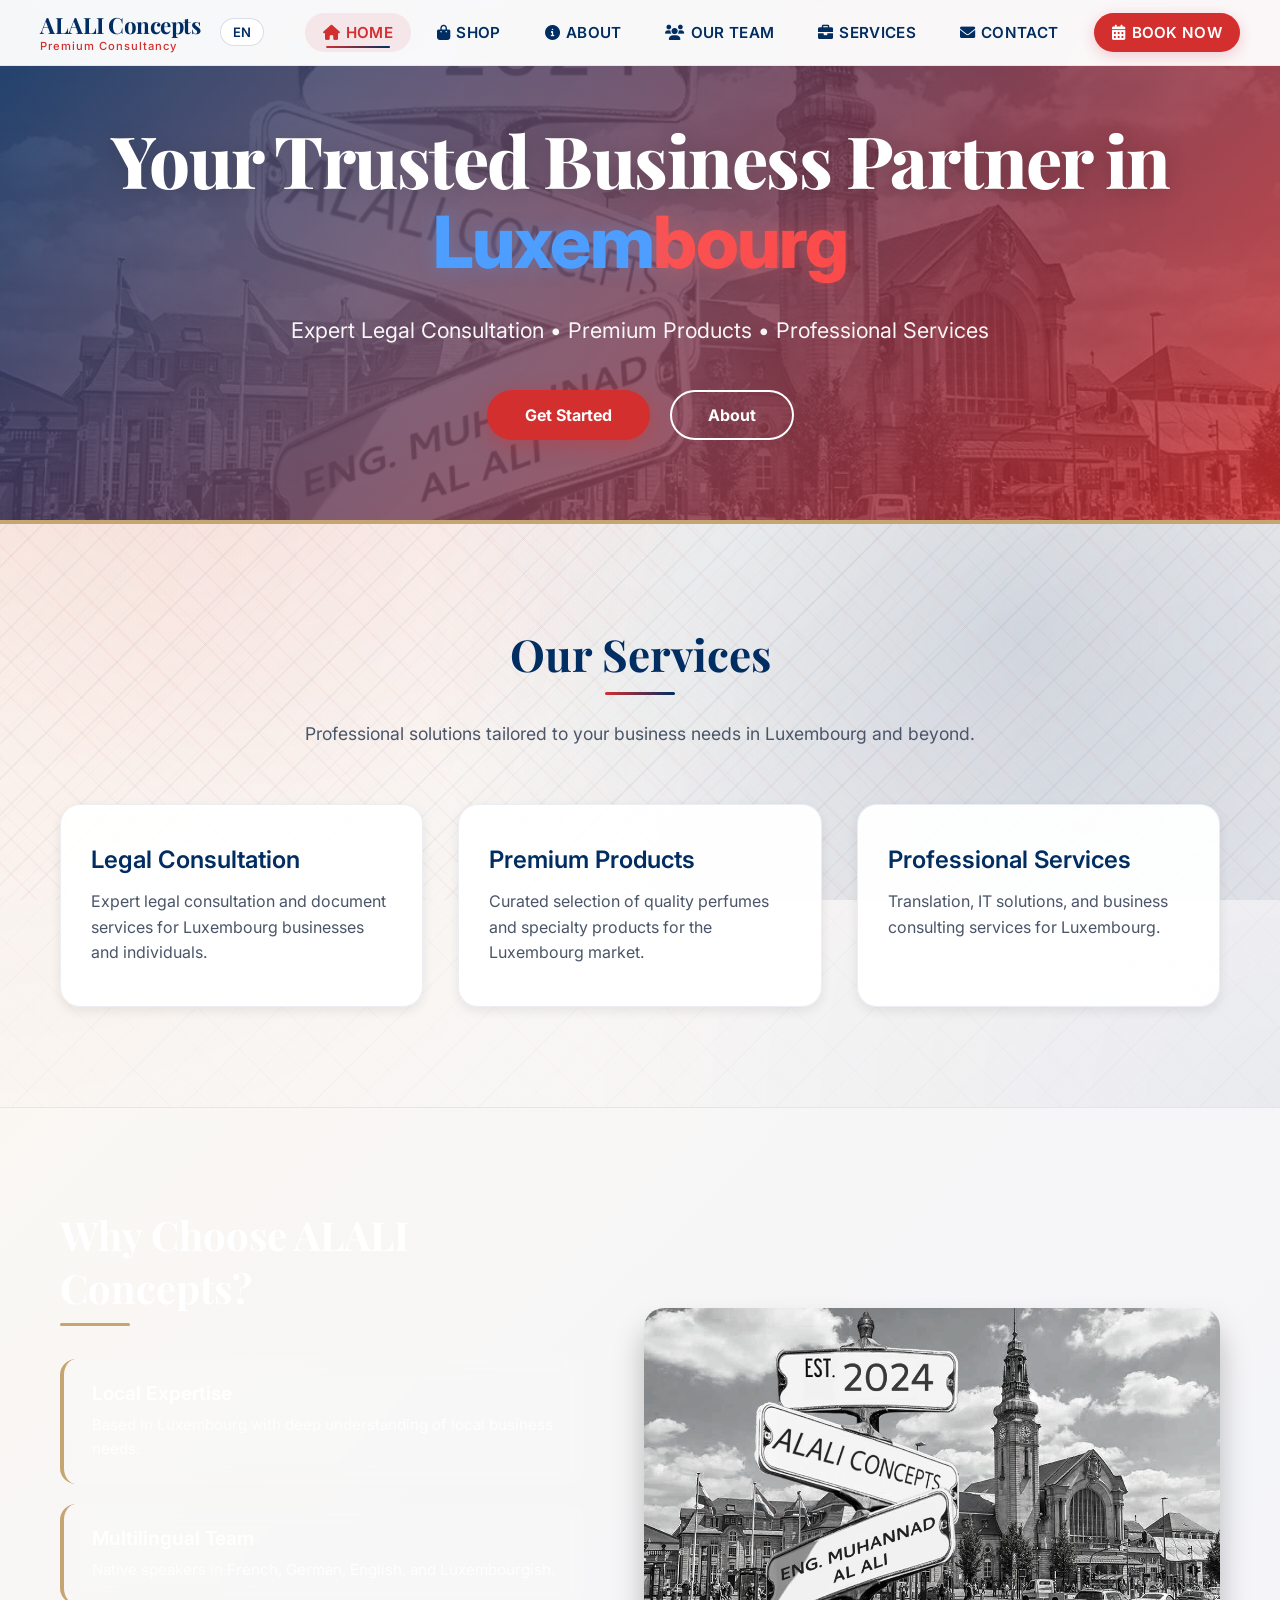
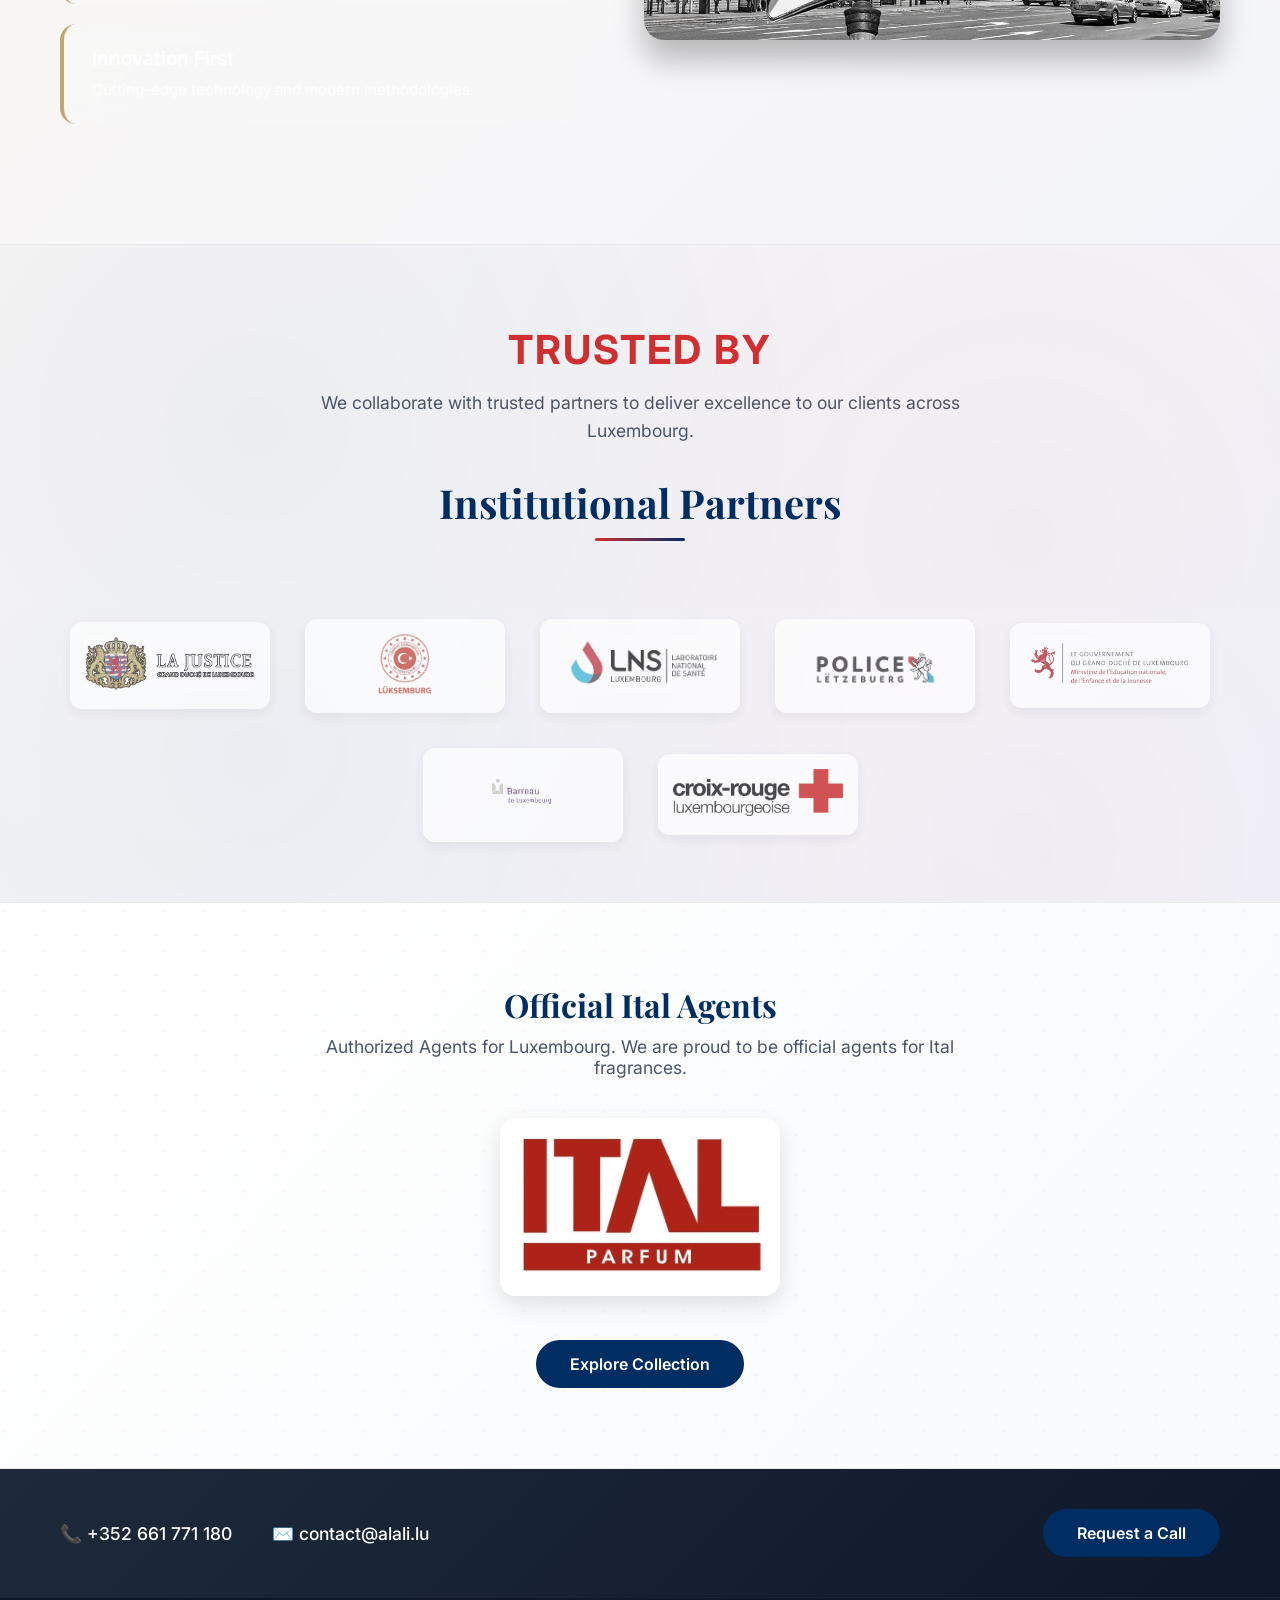
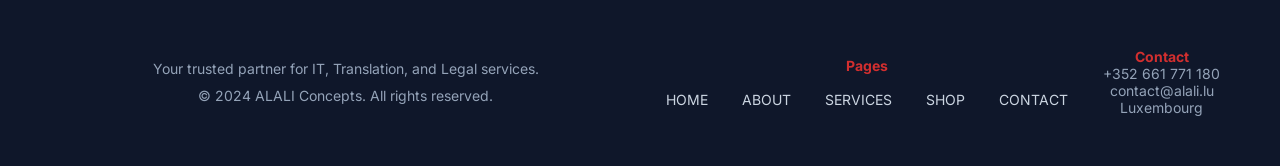
==== commit 6b2cebd7: "Add files via upload" ====
--- a/Alali Websit_project/Alali Websit_project/index.html
+++ b/Alali Websit_project/Alali Websit_project/index.html
@@ -173,5 +173,4 @@
 
 </body>
 
-
 </html>
--- a/Alali Websit_project/Alali Websit_project/Home_style.css
+++ b/Alali Websit_project/Alali Websit_project/Home_style.css
@@ -1,8 +1,5 @@
-
 @import url('https://fonts.googleapis.com/css2?family=Inter:wght@300;400;500;600;700&family=Playfair+Display:wght@400;500;600;700&display=swap');
-
 @import url('https://cdnjs.cloudflare.com/ajax/libs/font-awesome/6.0.0/css/all.min.css');
-
 
 /* --- GLOBAL STYLES --- */
 * {
@@ -41,7 +38,7 @@
     font-weight: 700;
 }
 
-/* --- BEAUTIFUL NAVBAR - Fixed Placement --- */
+/* --- NAVBAR --- */
 .navbar {
     position: fixed;
     top: 0;
@@ -63,13 +60,7 @@
     left: 0;
     width: 100%;
     height: 2px;
-    background: linear-gradient(90deg, 
-        transparent, 
-        var(--red), 
-        var(--navy), 
-        var(--gold), 
-        var(--red), 
-        transparent);
+    background: linear-gradient(90deg, transparent, var(--red), var(--navy), var(--gold), var(--red), transparent);
     transform: scaleX(0);
     transition: transform 0.6s ease;
     transform-origin: center;
@@ -83,6 +74,15 @@
     background: rgba(255, 255, 255, 0.98);
     backdrop-filter: blur(12px);
     box-shadow: 0 4px 30px rgba(0, 45, 98, 0.12);
+}
+
+.navbar.fixed {
+    transition: all 0.4s ease;
+}
+
+.navbar.fixed.scrolled {
+    background: rgba(255, 255, 255, 0.98);
+    box-shadow: 0 4px 12px rgba(0, 0, 0, 0.08);
 }
 
 .navbar-container {
@@ -100,14 +100,11 @@
     padding: 8px 40px;
 }
 
-/* Logo Group with Animation */
 .logo-group {
     display: flex;
     align-items: center;
-    gap: 12px;
     text-decoration: none;
-    position: relative;
-    cursor: pointer;
+    z-index: 1001;
     flex-shrink: 0;
 }
 
@@ -123,7 +120,6 @@
     filter: drop-shadow(0 4px 8px rgba(211,47,47,0.15));
 }
 
-/* Logo Text */
 .logo-text {
     display: flex;
     flex-direction: column;
@@ -145,7 +141,6 @@
     font-weight: 500;
 }
 
-/* Navigation Links */
 .nav-links {
     flex: 1;
     display: flex;
@@ -165,6 +160,7 @@
     position: relative;
 }
 
+/*-- Base Link Styling --*/
 .nav-links a {
     text-decoration: none;
     color: var(--navy);
@@ -182,22 +178,22 @@
     text-align: center;
 }
 
-/* Underline Hover Effect */
+/*-- Underline Hover & Active Effect --*/
 .nav-links a::before {
     content: '';
     position: absolute;
-    bottom: 0;
+    bottom: 4px; 
     left: 50%;
     width: 0;
     height: 2px;
-    background: linear-gradient(90deg, var(--red), var(--navy));
+    background: linear-gradient(90deg, var(--red, #C41230), var(--navy, #002D62));
     transition: all 0.3s ease;
     transform: translateX(-50%);
     border-radius: 2px;
 }
 
 .nav-links a:hover::before {
-    width: 70%;
+    width: 20%;
 }
 
 .nav-links a:hover {
@@ -206,52 +202,67 @@
     transform: translateY(-2px);
 }
 
-/* Active Page Indicator */
 .nav-links a.active {
     color: var(--red);
-    background: rgba(211, 47, 47, 0.08);
+    background: rgba(196, 18, 48, 0.08);
+    box-shadow: none;
 }
 
 .nav-links a.active::before {
-    width: 70%;
-}
-
-/* Icon styling */
+    display: block !important;
+    width: 60% !important;
+    height: 2px !important;
+    bottom: 4px !important;
+    top: auto !important;
+    left: 50% !important;
+    transform: translateX(-50%) !important;
+    background: linear-gradient(90deg, var(--red), var(--navy)) !important;
+}
+
 .nav-links a i {
     font-size: 0.95rem;
-    transition: transform 0.2s ease;
+    font-family: "Font Awesome 6 Free" !important;
+    font-weight: 900 !important;
+    display: inline-block !important;
+    transition: none !important;
+    transform: none !important;
 }
 
 .nav-links a:hover i {
-    transform: translateX(-2px);
-}
-
-/* CTA Button in Navbar */
-.nav-cta {
-    background: linear-gradient(135deg, var(--red), #b91c1c);
-    color: white !important;
-    padding: 8px 24px !important;
-    border-radius: 40px !important;
-    margin-left: 8px;
-    box-shadow: 0 2px 8px rgba(211,47,47,0.3);
-}
-
-.nav-cta::before {
+    transform: scale(1.05);
+}
+
+.nav-links a.nav-cta {
+    background: var(--red);
+    color: white;
+    margin-left: 10px;
+    box-shadow: 0 4px 15px rgba(196, 18, 48, 0.2);
+}
+
+.nav-links a.nav-cta:hover {
+    background: var(--white);
+    color: var(--navy) !important;
+    transform: translateY(-2px);
+}
+
+.nav-links a.nav-cta::before {
     display: none;
 }
 
-.nav-cta:hover {
-    background: linear-gradient(135deg, #b91c1c, var(--red));
-    transform: translateY(-2px) !important;
-    box-shadow: 0 4px 15px rgba(211,47,47,0.4);
-    color: rgb(255, 0, 0) !important;
-}
-
-.nav-cta i {
-    color: white;
-}
-
-/* Mobile Menu Toggle Button */
+.nav-cta::before { 
+    display: none; 
+}
+
+.nav-cta:hover { 
+    background: linear-gradient(135deg, #b91c1c, var(--red)); 
+    transform: translateY(-2px) !important; 
+    color: white !important; 
+}
+
+.nav-cta i { 
+    color: white; 
+}
+
 .menu-toggle {
     display: none;
     flex-direction: column;
@@ -287,38 +298,46 @@
     background: var(--red);
 }
 
-/* Responsive Navbar */
+/* --- LANGUAGE SWITCHER --- */
+.lang-switcher {
+    display: flex;
+    align-items: center;
+    margin: 0 20px;
+    z-index: 1001;
+}
+
+#language-select {
+    background: var(--white);
+    color: var(--navy);
+    border: 1px solid rgba(0, 45, 98, 0.15);
+    padding: 5px 12px;
+    border-radius: 20px;
+    cursor: pointer;
+    font-family: inherit;
+    font-size: 13px;
+    font-weight: 600;
+    outline: none;
+    transition: var(--transition);
+    appearance: none;
+    -webkit-appearance: none;
+    text-align: center;
+}
+
+/* --- RESPONSIVE NAVBAR --- */
 @media (max-width: 1200px) {
-    .navbar-container {
-        padding: 12px 30px;
-    }
-    
-    .nav-links a {
-        padding: 8px 14px;
-        font-size: 0.9rem;
-    }
+    .navbar-container { padding: 12px 30px; }
+    .nav-links a { padding: 8px 14px; font-size: 0.9rem; }
 }
 
 @media (max-width: 1024px) {
-    .nav-links a {
-        padding: 8px 12px;
-        font-size: 0.85rem;
-    }
-    
-    .logo-main {
-        font-size: 1.2rem;
-    }
-    
-    .nav-logo {
-        height: 60px;
-    }
+    .nav-links a { padding: 8px 12px; font-size: 0.85rem; }
+    .logo-main { font-size: 1.2rem; }
+    .nav-logo { height: 60px; }
 }
 
 @media (max-width: 768px) {
-    .menu-toggle {
-        display: flex;
-    }
-    
+    .menu-toggle { display: flex; }
+
     .nav-links {
         position: fixed;
         top: 0;
@@ -334,21 +353,17 @@
         padding: 100px 30px 40px;
         display: block;
     }
-    
-    .nav-links.active {
-        right: 0;
-    }
-    
+
+    .nav-links.active { right: 0; }
+
     .nav-links ul {
         flex-direction: column;
         gap: 15px;
         width: 100%;
     }
-    
-    .nav-links li {
-        width: 100%;
-    }
-    
+
+    .nav-links li { width: 100%; }
+
     .nav-links a {
         display: flex;
         width: 100%;
@@ -357,78 +372,103 @@
         justify-content: flex-start;
         border-radius: 12px;
         white-space: normal;
+        -webkit-tap-highlight-color: transparent;
     }
-    
-    .nav-links a::before {
-        bottom: auto;
-        top: 50%;
-        left: 0;
-        transform: translateY(-50%);
-        width: 3px;
-        height: 0;
-        background: linear-gradient(180deg, var(--red), var(--navy));
+
+    .nav-links a:active {
+        background: rgba(211, 47, 47, 0.08);
+        color: var(--red);
     }
-    
-    .nav-links a:hover::before,
-    .nav-links a.active::before {
-        width: 3px;
-        height: 70%;
-    }
-    
+
+ .nav-links a::before {
+    bottom: 4px;
+    top: auto;
+    left: 50%;
+    transform: translateX(-50%);
+    width: 0;
+    height: 2px;
+    background: linear-gradient(90deg, var(--red), var(--navy));
+}
+
+    .nav-links a:hover::before {
+    width: 20%;
+}
+
+.nav-links a.active::before {
+    width: 80%;
+}
+
     .nav-links a:hover {
         transform: translateX(8px);
         background: rgba(211, 47, 47, 0.08);
     }
-    
-    .nav-cta {
+
+.nav-links a.active {
+    color: var(--red) !important;
+    background: rgba(196, 18, 48, 0.08) !important;
+    box-shadow: none !important;
+}
+
+    .nav-links a.nav-cta {
+        background: linear-gradient(135deg, var(--red), #b91c1c) !important;
+        color: white !important;
         margin-left: 0;
         margin-top: 10px;
-        text-align: center;
-        justify-content: center;
+        text-align: left;
+        justify-content: left;
     }
-    
-    .navbar.scrolled .navbar-container {
-        padding: 10px 24px;
+
+    .navbar::after { display: none; }
+
+    .navbar.scrolled .navbar-container { padding: 10px 24px; }
+
+    .navbar-container { padding: 10px 24px; }
+
+    .nav-logo { height: 55px; }
+
+    .logo-text { display: flex; }
+    .logo-main { font-size: 1.4rem; }
+    .logo-sub { font-size: 0.8rem; }
+}
+
+/* CRITICAL: keeps logo / EN / hamburger in a row on mobile */
+@media (max-width: 768px) {
+    .navbar-container {
+        display: flex;
+        justify-content: space-between;
     }
-    
-    .navbar-container {
-        padding: 10px 24px;
+
+    .lang-switcher {
+        margin-left: auto;
+        margin-right: 15px;
+        order: 2;
     }
-    
-    .nav-logo {
-        height: 55px;
+
+    .menu-toggle { order: 3; }
+    .logo-group  { order: 1; }
+
+    #language-select {
+        font-size: 12px;
+        padding: 4px 10px;
     }
-    
-    .logo-text {
-        display: none;
-    }
 }
 
 @media (max-width: 480px) {
-    .navbar-container {
-        padding: 8px 16px;
-    }
-    
-    .nav-logo {
-        height: 48px;
-    }
-    
-    .nav-links {
-        width: 100%;
-        max-width: none;
-        padding: 90px 20px 40px;
-    }
-}
-
-/* --- BACKGROUND with DYNAMIC ANIMATION --- */
+    .navbar-container { padding: 8px 16px; }
+    .nav-logo { height: 48px; }
+    .nav-links { width: 100%; max-width: none; padding: 70px 30px 40px; }
+}
+
+/* --- BACKGROUND --- */
 #bg-canvas-container {
     position: fixed;
     top: 0;
     left: 0;
     width: 100%;
     height: 100%;
-    z-index: 0;
+    z-index: -1;
     pointer-events: none;
+    background-color: #fcfcfc;
 }
 
 body {
@@ -437,15 +477,12 @@
     color: var(--text-dark);
 }
 
-/* Soft red, blue, and white floating glow effect */
 body::before {
     content: '';
     position: fixed;
-    top: 0;
-    left: 0;
-    width: 100%;
-    height: 100%;
-    background: 
+    top: 0; left: 0;
+    width: 100%; height: 100%;
+    background:
         radial-gradient(circle at 20% 30%, rgba(211, 47, 47, 0.12) 0%, transparent 45%),
         radial-gradient(circle at 80% 70%, rgba(0, 45, 98, 0.15) 0%, transparent 50%),
         radial-gradient(circle at 50% 50%, rgba(255, 255, 255, 0.4) 0%, transparent 65%);
@@ -455,60 +492,42 @@
 }
 
 @keyframes softPulse {
-    0% {
-        opacity: 0.5;
-    }
-    100% {
-        opacity: 0.9;
-    }
-}
-
-/* Subtle animated pattern overlay */
+    0%   { opacity: 0.5; }
+    100% { opacity: 0.9; }
+}
+
 body::after {
     content: '';
     position: fixed;
-    top: 0;
-    left: 0;
-    width: 100%;
-    height: 100%;
-    background-image: 
-        repeating-linear-gradient(45deg, rgba(211, 47, 47, 0.03) 0px, rgba(211, 47, 47, 0.03) 2px, transparent 2px, transparent 25px),
-        repeating-linear-gradient(135deg, rgba(0, 45, 98, 0.03) 0px, rgba(0, 45, 98, 0.03) 2px, transparent 2px, transparent 25px);
+    top: 0; left: 0;
+    width: 100%; height: 100%;
+    background-image:
+        repeating-linear-gradient(45deg,  rgba(211, 47, 47, 0.03) 0px, rgba(211, 47, 47, 0.03) 2px, transparent 2px, transparent 25px),
+        repeating-linear-gradient(135deg, rgba(0, 45, 98, 0.03)   0px, rgba(0, 45, 98, 0.03)   2px, transparent 2px, transparent 25px);
     pointer-events: none;
     z-index: 0;
     animation: slowDrift 25s linear infinite;
 }
 
 @keyframes slowDrift {
-    0% {
-        background-position: 0 0;
-    }
-    100% {
-        background-position: 60px 60px;
-    }
-}
-
-/* Ensure all content appears above background */
-.pro-hero,
-.services-grid,
-.why-choose-section,
-.trusted-header,
-.partnership-gallery,
-.agents-strip,
-.contact-action-strip,
-.pro-footer {
+    0%   { background-position: 0 0; }
+    100% { background-position: 60px 60px; }
+}
+
+.pro-hero, .services-grid, .why-choose-section, .trusted-header,
+.partnership-gallery, .agents-strip, .contact-action-strip, .pro-footer {
     position: relative;
     z-index: 2;
 }
 
-/* --- PRO HERO SECTION --- */
+/* --- HERO --- */
 .pro-hero {
     background: linear-gradient(135deg, rgba(0, 45, 98, 0.88), rgba(211, 47, 47, 0.82)), url('images/luxembourg-city.jpg');
     background-size: cover;
     background-position: center;
-    background-attachment: fixed; 
+    background-attachment: scroll;
     color: var(--white);
-    padding: 220px 0 120px; 
+    padding: 120px 0 80px;
     text-align: center;
     position: relative;
     overflow: hidden;
@@ -518,37 +537,25 @@
 .pro-hero::before {
     content: '';
     position: absolute;
-    top: 0; 
-    left: 0; 
-    right: 0; 
-    bottom: 0;
+    top: 0; left: 0; right: 0; bottom: 0;
     background: radial-gradient(circle at 30% 50%, rgba(255,255,255,0.15) 0%, transparent 70%);
     pointer-events: none;
 }
 
-.hero-tint {
-    width: 100%;
-    height: 100%;
-}
-
-
-.hero-content {
-    animation: fadeInUp 1s ease-out;
-}
+.hero-tint { width: 100%; height: 100%; }
+
+.hero-content { animation: fadeInUp 1s ease-out; }
 
 .hero-content h1 {
     display: inline-block;
-    animation: gentleFloat 4s ease-in-out infinite alternate;
-}
-
-.hero-content h1 {
-    font-size: 4.5rem; 
+    font-size: 4.5rem;
     font-weight: 800;
     letter-spacing: -1.5px;
     line-height: 1.1;
     margin-bottom: 30px;
     color: var(--white);
     text-shadow: 0 2px 20px rgba(0,0,0,0.2);
+    animation: gentleFloat 4s ease-in-out infinite alternate;
 }
 
 .hero-content p {
@@ -564,17 +571,8 @@
     to   { opacity: 1; transform: translateY(0); }
 }
 
-.accent-color { 
-    color: #4d9eff; 
-    position: relative; 
-    display: inline-block; 
-    text-shadow: 0 0 20px rgba(77, 158, 255, 0.3);
-}
-
-.accent-color2 { 
-    color: #fb4242; 
-    text-shadow: 0 0 20px rgba(255, 107, 107, 0.3);
-}
+.accent-color  { color: #4d9eff; position: relative; display: inline-block; text-shadow: 0 0 20px rgba(77,158,255,0.3); }
+.accent-color2 { color: #fb4242; text-shadow: 0 0 20px rgba(255,107,107,0.3); }
 
 .hero-ctas {
     display: flex;
@@ -622,17 +620,45 @@
     transform: translateY(-3px);
 }
 
-/* --- PRO SERVICES SECTION --- */
+/* --- SERVICES --- */
 .pro-services {
-    background: rgba(255, 255, 255, 0.92);
+    position: relative;
+    overflow: hidden;
     padding: 100px 0;
+    border-bottom: 1px solid rgba(0, 45, 98, 0.08);
+}
+
+.pro-services::before {
+    content: '';
+    position: absolute;
+    top: 0; left: 0; width: 100%; height: 100%;
+    background:
+        radial-gradient(circle at 0%   0%,   rgba(211, 47, 47, 0.05) 0%, transparent 50%),
+        radial-gradient(circle at 100% 100%, rgba(0, 45, 98, 0.05)   0%, transparent 50%);
+    pointer-events: none;
+    z-index: 0;
+}
+
+.pro-services::after {
+    content: '';
+    position: absolute;
+    top: 0; left: 0; width: 100%; height: 100%;
+    background-image:
+        repeating-linear-gradient(45deg,  rgba(211, 47, 47, 0.02) 0px, rgba(211, 47, 47, 0.02) 1px, transparent 1px, transparent 30px),
+        repeating-linear-gradient(135deg, rgba(0, 45, 98, 0.02)   0px, rgba(0, 45, 98, 0.02)   1px, transparent 1px, transparent 30px);
+    pointer-events: none;
+    z-index: 0;
+}
+
+.pro-services .container,
+.pro-services .section-heading {
+    position: relative;
+    z-index: 1;
 }
 
 .text-center { text-align: center; }
 
-.section-heading {
-    margin-bottom: 60px;
-}
+.section-heading { margin-bottom: 60px; }
 
 .section-heading h2 {
     font-size: 2.75rem;
@@ -665,12 +691,13 @@
     display: grid;
     grid-template-columns: repeat(auto-fit, minmax(300px, 1fr));
     gap: 35px;
+    position: relative;
+    z-index: 1;
 }
 
 .pro-card {
-    background: var(--white);
-    backdrop-filter: blur(0);
-    border: 1px solid rgba(0, 45, 98, 0.1);
+    background: rgba(255, 255, 255, 0.95);
+    border: 1px solid rgba(0, 45, 98, 0.08);
     border-radius: 20px;
     padding: 40px 30px;
     transition: all 0.4s cubic-bezier(0.175, 0.885, 0.32, 1.275);
@@ -678,16 +705,14 @@
 }
 
 .pro-card:hover {
-    background: var(--white);
+    background: rgba(255, 255, 255, 1);
     border-color: var(--red);
     transform: translateY(-10px);
-    box-shadow: 0 20px 40px rgba(0, 0, 0, 0.12);
+    box-shadow: 0 20px 40px rgba(0, 0, 0, 0.1);
 }
 
 .pro-card h3 {
     color: var(--navy);
-    letter-spacing: 0px;
-    text-transform: none;
     font-size: 1.5rem;
     font-weight: 600;
     margin-bottom: 15px;
@@ -699,12 +724,12 @@
     line-height: 1.6;
 }
 
-/* --- WHY CHOOSE SECTION --- */
+/* --- WHY CHOOSE --- */
 .why-choose-section {
     background: linear-gradient(115deg, rgba(0, 45, 98, 0.94), rgba(211, 47, 47, 0.88)), url('images/EST_2024.jpg');
     background-size: cover;
     background-position: center;
-    background-attachment: fixed; 
+    background-attachment: fixed;
     padding: 100px 0;
     color: var(--white);
 }
@@ -716,9 +741,7 @@
     flex-wrap: wrap;
 }
 
-.why-text {
-    flex: 1;
-}
+.why-text { flex: 1; }
 
 .why-text h2 {
     color: var(--white);
@@ -741,7 +764,7 @@
 
 .reason-item {
     display: flex;
-    flex-direction: column; 
+    flex-direction: column;
     gap: 8px;
     margin-bottom: 20px;
     background: rgba(255,255,255,0.12);
@@ -757,21 +780,10 @@
     transform: translateX(10px);
 }
 
-.reason-item h4 {
-    color: var(--white);
-    font-size: 1.2rem;
-    font-weight: 600;
-}
-
-.reason-item p {
-    color: rgba(255,255,255,0.85);
-    font-size: 0.95rem;
-    line-height: 1.6;
-}
-
-.why-image {
-    flex: 1.1;
-}
+.reason-item h4 { color: var(--white); font-size: 1.2rem; font-weight: 600; }
+.reason-item p  { color: rgba(255,255,255,0.85); font-size: 0.95rem; line-height: 1.6; }
+
+.why-image { flex: 1.1; }
 
 .why-image img {
     width: 100%;
@@ -781,15 +793,27 @@
     transition: transform 0.3s ease;
 }
 
-.why-image:hover img {
-    transform: scale(1.02);
-}
-
-/* --- TRUSTED PARTNERS SECTION --- */
+.why-image:hover img { transform: scale(1.02); }
+
+/* --- TRUSTED PARTNERS --- */
 .trusted-header {
     text-align: center;
     padding: 80px 0 40px;
-    background: var(--white);
+    position: relative;
+    overflow: hidden;
+    border-top: 1px solid rgba(0, 45, 98, 0.05);
+}
+
+.trusted-header::before,
+.partnership-gallery::before {
+    content: '';
+    position: absolute;
+    top: 0; left: 0; width: 100%; height: 100%;
+    background:
+        radial-gradient(circle at 20% 50%, rgba(0, 45, 98, 0.04)   0%, transparent 60%),
+        radial-gradient(circle at 80% 80%, rgba(211, 47, 47, 0.04) 0%, transparent 60%);
+    pointer-events: none;
+    z-index: 0;
 }
 
 .trusted-tagline {
@@ -833,7 +857,8 @@
 
 .partnership-gallery {
     padding: 10px 0 60px;
-    background: var(--white);
+    position: relative;
+    overflow: hidden;
 }
 
 .logo-grid-7 {
@@ -851,7 +876,7 @@
     opacity: 0.7;
     transition: all 0.3s ease;
     padding: 15px;
-    background: var(--white);
+    background: rgba(255, 255, 255, 0.9);
     border-radius: 12px;
     box-shadow: var(--shadow-sm);
 }
@@ -860,7 +885,7 @@
     filter: grayscale(0);
     opacity: 1;
     transform: scale(1.08);
-    box-shadow: var(--shadow-md);
+    box-shadow: 0 8px 25px rgba(211, 47, 47, 0.15);
 }
 
 .logo-item img {
@@ -870,13 +895,33 @@
     max-height: 60px;
 }
 
-/* --- AGENTS SECTION --- */
+/* --- AGENTS --- */
 .agents-strip {
-    background: linear-gradient(135deg, #fef9f0 0%, #ffffff 100%);
+    background: linear-gradient(135deg, rgba(255,255,255,0.98) 0%, rgba(248,250,252,0.98) 100%);
     padding: 80px 0;
     text-align: center;
     border-top: 1px solid #e9ecef;
     border-bottom: 1px solid #e9ecef;
+    position: relative;
+    overflow: hidden;
+}
+
+.agents-strip::before {
+    content: '';
+    position: absolute;
+    top: 0; left: 0; width: 100%; height: 100%;
+    background-image:
+        radial-gradient(circle at 10% 20%, rgba(211, 47, 47, 0.03) 2px, transparent 2px),
+        radial-gradient(circle at 90% 80%, rgba(0, 45, 98, 0.03)   2px, transparent 2px);
+    background-size: 40px 40px;
+    pointer-events: none;
+    z-index: 0;
+    animation: subtleDrift 30s linear infinite;
+}
+
+@keyframes subtleDrift {
+    0%   { background-position: 0 0; }
+    100% { background-position: 100px 100px; }
 }
 
 .agents-strip h3 {
@@ -897,7 +942,21 @@
     text-align: center;
     margin: 40px auto;
     max-width: 280px;
-}
+    position: relative;
+}
+
+.ital-box::before {
+    content: '';
+    position: absolute;
+    top: -10px; left: -10px; right: -10px; bottom: -10px;
+    background: radial-gradient(circle, rgba(211, 47, 47, 0.08), transparent 70%);
+    border-radius: 30px;
+    z-index: -1;
+    opacity: 0;
+    transition: opacity 0.3s ease;
+}
+
+.ital-box:hover::before { opacity: 1; }
 
 .ital-image {
     width: 100%;
@@ -908,13 +967,11 @@
     transition: transform 0.3s ease;
 }
 
-.ital-image:hover {
-    transform: scale(1.03);
-}
-
-/* --- CONTACT ACTION STRIP --- */
+.ital-image:hover { transform: scale(1.03); }
+
+/* --- CONTACT STRIP --- */
 .contact-action-strip,
-.pro-contact { 
+.pro-contact {
     background: linear-gradient(135deg, #1e2a3a 0%, #0f172a 100%);
     padding: 40px 0;
 }
@@ -942,7 +999,6 @@
     font-weight: 500;
 }
 
-/* --- UNIFIED NAVY OUTLINE BUTTON --- */
 .btn-outline-navy {
     text-decoration: none;
     border: 2px solid var(--navy);
@@ -963,7 +1019,7 @@
     transform: translateY(-2px);
 }
 
-/* --- PRO FOOTER --- */
+/* --- FOOTER --- */
 .pro-footer {
     background-color: #0f172a;
     color: #94a3b8;
@@ -988,76 +1044,39 @@
     transition: color 0.3s ease;
 }
 
-.footer-links a:hover {
-    color: var(--gold);
-}
-
-/* --- RESPONSIVE DESIGN --- */
+.footer-links a:hover { color: var(--gold); }
+
+/* --- RTL --- */
+[dir="rtl"] { text-align: right; }
+[dir="rtl"] .navbar-container { flex-direction: row !important; }
+[dir="rtl"] .nav-links ul { flex-direction: row !important; }
+[dir="rtl"] .hero-ctas,
+[dir="rtl"] .footer-container,
+[dir="rtl"] .strip-flex-pro,
+[dir="rtl"] .split-layout { flex-direction: row-reverse; }
+[dir="rtl"] .nav-cta { margin-left: 0; margin-right: 0; }
+[dir="rtl"] .nav-links a i { transform: scaleX(-1); margin-left: 8px; margin-right: 0; }
+
+/* --- GENERAL RESPONSIVE --- */
 @media (max-width: 1024px) {
     .hero-content h1 { font-size: 3.5rem; }
     .logo-item { flex: 0 1 calc(25% - 20px); }
 }
 
 @media (max-width: 768px) {
-    .pro-hero,
-    .why-choose-section {
-        background-attachment: scroll;
-    }
-
-    .navbar-container {
-        flex-direction: column;
-        gap: 15px;
-    }
-
-    .nav-links ul {
-        flex-wrap: wrap;
-        justify-content: center;
-        gap: 20px;
-    }
-
+    .pro-hero, .why-choose-section { background-attachment: scroll; }
     .hero-content h1 { font-size: 2.5rem; }
-
-    .hero-ctas {
-        flex-direction: column;
-        align-items: center;
-        gap: 15px;
-    }
-
-    .btn-solid-red,
-    .btn-outline-white {
-        width: 220px;
-        text-align: center;
-    }
-
-    .services-grid-items { 
-        grid-template-columns: 1fr;
-        gap: 25px;
-    }
-
-    .split-layout {
-        flex-direction: column;
-        gap: 40px;
-    }
-
-    .strip-flex-pro {
-        flex-direction: column;
-        gap: 20px;
-        text-align: center;
-    }
-
-    .contact-info {
-        flex-direction: column;
-        gap: 15px;
-        align-items: center;
-    }
-
-    .footer-container {
-        flex-direction: column;
-        gap: 20px;
-        text-align: center;
-    }
-    
+    .hero-ctas { flex-direction: column; align-items: center; gap: 15px; }
+    .btn-solid-red, .btn-outline-white { width: 220px; text-align: center; }
+    .services-grid-items { grid-template-columns: 1fr; gap: 25px; }
+    .split-layout { flex-direction: column; gap: 40px; }
+    .strip-flex-pro { flex-direction: column; gap: 20px; text-align: center; }
+    .contact-info { flex-direction: column; gap: 15px; align-items: center; }
+    .footer-container { flex-direction: column; gap: 20px; text-align: center; }
     .logo-item { flex: 0 1 calc(33.333% - 20px); }
+    .about-content-wrapper { padding-top: 100px !important; padding-bottom: 60px !important; }
+    .bio-block { margin-bottom: 50px !important; }
+    .map-wrapper iframe { width: 95% !important; height: 350px; }
 }
 
 @media (max-width: 480px) {
@@ -1066,456 +1085,92 @@
     .logo-item { flex: 0 1 calc(50% - 20px); }
     .section-heading h2 { font-size: 2rem; }
     .contact-info span { font-size: 0.9rem; }
-}
-
-/* --- BEAUTIFUL BACKGROUNDS FOR WHITE SECTIONS --- */
-
-.pro-services {
-    position: relative;
-    background: transparent;
-    overflow: hidden;
-}
-
-.pro-services::before {
-    content: '';
-    position: absolute;
-    top: 0;
-    left: 0;
-    width: 100%;
-    height: 100%;
-    background: 
-        radial-gradient(circle at 0% 0%, rgba(211, 47, 47, 0.05) 0%, transparent 50%),
-        radial-gradient(circle at 100% 100%, rgba(0, 45, 98, 0.05) 0%, transparent 50%);
-    pointer-events: none;
-    z-index: 0;
-}
-
-.pro-services::after {
-    content: '';
-    position: absolute;
-    top: 0;
-    left: 0;
-    width: 100%;
-    height: 100%;
-    background-image: 
-        repeating-linear-gradient(45deg, rgba(211, 47, 47, 0.02) 0px, rgba(211, 47, 47, 0.02) 1px, transparent 1px, transparent 30px),
-        repeating-linear-gradient(135deg, rgba(0, 45, 98, 0.02) 0px, rgba(0, 45, 98, 0.02) 1px, transparent 1px, transparent 30px);
-    pointer-events: none;
-    z-index: 0;
-}
-
-.pro-services .container {
-    position: relative;
-    z-index: 1;
-}
-
-.trusted-header,
-.partnership-gallery {
-    position: relative;
-    background: transparent;
-    overflow: hidden;
-}
-
-.trusted-header::before,
-.partnership-gallery::before {
-    content: '';
-    position: absolute;
-    top: 0;
-    left: 0;
-    width: 100%;
-    height: 100%;
-    background: 
-        radial-gradient(circle at 20% 50%, rgba(0, 45, 98, 0.04) 0%, transparent 60%),
-        radial-gradient(circle at 80% 80%, rgba(211, 47, 47, 0.04) 0%, transparent 60%);
-    pointer-events: none;
-    z-index: 0;
-}
-
-.agents-strip {
-    position: relative;
-    background: transparent;
-    overflow: hidden;
-}
-
-.agents-strip::before {
-    content: '';
-    position: absolute;
-    top: 0;
-    left: 0;
-    width: 100%;
-    height: 100%;
-    background-image: 
-        radial-gradient(circle at 10% 20%, rgba(211, 47, 47, 0.03) 2px, transparent 2px),
-        radial-gradient(circle at 90% 80%, rgba(0, 45, 98, 0.03) 2px, transparent 2px);
-    background-size: 40px 40px;
-    pointer-events: none;
-    z-index: 0;
-    animation: subtleDrift 30s linear infinite;
-}
-
-@keyframes subtleDrift {
-    0% {
-        background-position: 0 0;
-    }
-    100% {
-        background-position: 100px 100px;
-    }
-}
-
-.pro-services .section-heading,
-.trusted-header,
-.agents-strip {
-    position: relative;
-}
-
-.services-grid-items {
-    position: relative;
-    z-index: 1;
-}
-
-.pro-services,
-.trusted-header,
-.partnership-gallery,
-.agents-strip {
-    transition: all 0.3s ease;
-}
-
-.pro-services {
-    border-bottom: 1px solid rgba(0, 45, 98, 0.08);
-}
-
-.trusted-header {
-    border-top: 1px solid rgba(0, 45, 98, 0.05);
-}
-
-.pro-card {
-    background: rgba(255, 255, 255, 0.95);
-    backdrop-filter: blur(0);
-    border: 1px solid rgba(0, 45, 98, 0.08);
-    transition: all 0.4s cubic-bezier(0.175, 0.885, 0.32, 1.275);
-}
-
-.pro-card:hover {
-    background: rgba(255, 255, 255, 1);
-    border-color: var(--red);
-    box-shadow: 0 20px 40px rgba(0, 0, 0, 0.1);
-}
-
-.logo-item {
-    background: rgba(255, 255, 255, 0.9);
-    backdrop-filter: blur(0);
-    transition: all 0.3s ease;
-}
-
-.logo-item:hover {
-    background: var(--white);
-    box-shadow: 0 8px 25px rgba(211, 47, 47, 0.15);
-}
-
-.agents-strip {
-    background: linear-gradient(135deg, rgba(255, 255, 255, 0.98) 0%, rgba(248, 250, 252, 0.98) 100%);
-}
-
-.ital-box {
-    position: relative;
-}
-
-.ital-box::before {
-    content: '';
-    position: absolute;
-    top: -10px;
-    left: -10px;
-    right: -10px;
-    bottom: -10px;
-    background: radial-gradient(circle, rgba(211, 47, 47, 0.08), transparent 70%);
-    border-radius: 30px;
-    z-index: -1;
-    opacity: 0;
-    transition: opacity 0.3s ease;
-}
-
-.ital-box:hover::before {
-    opacity: 1;
-}
-
-/* --- Language Switcher Styling --- */
-.lang-switcher {
-    display: flex;
-    align-items: center;
-    /* PC: Keep it near the menu, not forced to the far right */
-    margin: 0 20px; 
-    z-index: 1001;
-}
-
-#language-select {
-    background: var(--white);
-    color: var(--navy);
-    border: 1px solid rgba(0, 45, 98, 0.15);
-    padding: 5px 12px;
-    border-radius: 20px;
-    cursor: pointer;
-    font-family: inherit;
-    font-size: 13px;
-    font-weight: 600;
-    outline: none;
-    transition: var(--transition);
-    appearance: none;
-    -webkit-appearance: none;
-    text-align: center;
-}
-
-/* --- Mobile Specific Fix --- */
-@media (max-width: 768px) {
-    .navbar-container {
-        display: flex;
-        justify-content: space-between;
-        align-items: center;
-    }
-
-    .lang-switcher {
-        /* ONLY on mobile: Push it to the right next to the hamburger */
-        margin-left: auto; 
-        margin-right: 15px;
-        order: 2; /* Positions it between logo and menu icon */
-    }
-
-    .menu-toggle {
-        order: 3; /* Hamburger stays last */
-    }
-
-    .logo-group {
-        order: 1; /* Logo stays first */
-    }
-    
-    #language-select {
-        font-size: 12px;
-        padding: 4px 10px;
-    }
-}
-
-/* --- RTL Support --- */
-[dir="rtl"] {
-    text-align: right;
-}
-
-[dir="rtl"] .navbar-container {
-    flex-direction: row !important; 
-}
-
-[dir="rtl"] .nav-links ul {
-    flex-direction: row !important; 
-}
-
-
-[dir="rtl"] .hero-ctas,
-[dir="rtl"] .footer-container,
-[dir="rtl"] .strip-flex-pro,
-[dir="rtl"] .split-layout {
-    flex-direction: row-reverse;
-}
-
-[dir="rtl"] .nav-cta {
-    margin-left: 15px; 
-    margin-right: 0;
-}
-
-[dir="rtl"] .nav-links a i {
-    transform: scaleX(-1);
-    margin-left: 8px;
-    margin-right: 0;
-}
-
-@media (max-width: 768px) {
-    [dir="rtl"] .nav-links {
-        right: auto;
-        left: -100%;
-    }
-    [dir="rtl"] .nav-links.active {
-        left: 0;
-        right: auto;
-    }
-}
-
-
-.navbar.fixed {
-    transition: background-color 0.3s ease, box-shadow 0.3s ease;
-}
-
-.navbar.fixed.scrolled {
-    background-color: rgba(255, 255, 255, 0.95); 
-    box-shadow: 0 2px 10px rgba(0, 0, 0, 0.1);
-    backdrop-filter: blur(5px);
-}
-
-#bg-canvas-container {
-    position: fixed;
-    top: 0;
-    left: 0;
-    width: 100%;
-    height: 100%;
-    z-index: -1;
-    pointer-events: none;
-    background-color: #fcfcfc; 
-}
-
-.navbar.fixed {
-    transition: all 0.4s ease;
-}
-
-.navbar.fixed.scrolled {
-    background: rgba(255, 255, 255, 0.98);
-    box-shadow: 0 4px 12px rgba(0, 0, 0, 0.08);
-    padding: 10px 0; 
-}
-
-.nav-links a i {
-    font-family: "Font Awesome 6 Free" !important;
-    font-weight: 900 !important;
-    display: inline-block !important;
-}
-
-/*-- team page --*/
-/* GRID IMPROVEMENT */
+    .special-whatsapp-btn { display: flex; width: fit-content; }
+}
+
+/* --- TEAM PAGE --- */
 .team-grid {
     display: grid;
-    grid-template-columns: repeat(auto-fit, minmax(280px, 1fr));
-    gap: 40px;
-    align-items: stretch; 
-}
-
-/* CARD FIX */
+    grid-template-columns: 1fr;
+    gap: 30px;
+    max-width: 1200px;
+    margin: 0 auto;
+    padding: 20px;
+}
+
+@media (min-width: 768px) {
+    .team-grid { grid-template-columns: repeat(auto-fit, minmax(250px, 1fr)); }
+}
+
+@media (min-width: 1000px) {
+    .team-grid { grid-template-columns: repeat(3, 1fr); max-width: 1000px; margin: 0 auto; }
+}
+
 .team-card {
     text-align: center;
     padding: 40px 20px;
+    background: #fff;
+    border-radius: 12px;
+    box-shadow: 0 4px 15px rgba(0,0,0,0.05);
     display: flex;
     flex-direction: column;
     align-items: center;
-    justify-content: center;
-    height: 100%; 
-}
-
-/* IMAGE FIX */
+    transition: transform 0.3s ease;
+}
+
+.team-card:hover { transform: translateY(-5px); }
+
 .team-card img {
     width: 140px;
     height: 140px;
     object-fit: cover;
     border-radius: 50%;
-    border: 4px solid var(--gold);
+    border: 4px solid var(--gold, #d4af37);
     margin-bottom: 20px;
-    transition: transform 0.4s ease;
-}
-
-/* TEXT SPACING FIX */
-.team-card h3 {
-    margin-top: 10px;
-    margin-bottom: 5px;
-}
-
-.team-card p {
-    margin: 0;
-}
-
-/* OPTIONAL: PERFECT CENTER GRID ON LARGE SCREENS */
-@media (min-width: 1000px) {
-    .team-grid {
-        grid-template-columns: repeat(3, 1fr);
-        max-width: 1000px;
-        margin: 0 auto;
-    }
-}
-
-/* ===== NAV-Links ===== */
-
-
-.nav-links a i {
-    transition: none !important;
-    transform: none !important;
-}
-
-
-.nav-links a:hover i {
-    transform: scale(1.05);
-}
-
-.nav-links a.active {
-    color: var(--red);
-    background: rgba(211, 47, 47, 0.08);
-    box-shadow: 0 2px 10px rgba(211, 47, 47, 0.15);
-}
-
-.nav-links a.active::before {
-    width: 70% !important;
-}
-
-.nav-links a.active:hover::before {
-    width: 70% !important;
-}
-
-/* --- ORGANIZING THE LIVE MAP SECTION --- */
+}
+
+.team-card h3 { margin-top: 10px; margin-bottom: 8px; font-size: 1.25rem; }
+.team-card p  { margin: 0; color: #666; line-height: 1.5; }
+
+/* --- MAP --- */
 .live-map-section {
-    margin: 0 auto 80px auto; /* Centers the section and adds bottom spacing */
-    display: flex;
-    justify-content: center; /* Centers the map-wrapper horizontally */
+    margin: 0 auto 80px auto;
+    display: flex;
+    justify-content: center;
     width: 100%;
 }
 
 .map-wrapper {
-    /* This container holds your 80% iframe */
-    width: 100%; 
+    width: 100%;
     display: flex;
     justify-content: center;
 }
 
 .map-wrapper iframe {
-    /* Your 80% width from HTML is active, this adds the professional styling */
     border-radius: 20px;
-    box-shadow: 0 15px 35px rgba(0, 0, 0, 0.1); /* Luxury depth effect */
-    border: 1px solid #e2e8f0; /* Subtle border to match pro-cards */
+    box-shadow: 0 15px 35px rgba(0,0,0,0.1);
+    border: 1px solid #e2e8f0;
     transition: transform 0.3s ease;
 }
 
-/* Responsive adjustments for Mobile */
-@media (max-width: 768px) {
-    .map-wrapper iframe {
-        width: 95% !important; /* Makes the map wider on small screens so it's readable */
-        height: 350px; /* Slightly shorter for phone screens */
-    }
-}
-
-/* --- COMPACT WHATSAPP BUTTON --- */
+/* --- WHATSAPP BUTTON --- */
 .special-whatsapp-btn {
     display: inline-flex;
     align-items: center;
     gap: 8px;
     background-color: #25D366;
     color: #fff !important;
-    padding: 6px 14px; /* Slimmer padding */
+    padding: 6px 14px;
     border-radius: 6px;
     text-decoration: none !important;
     font-weight: 600;
     font-size: 0.95rem;
-    margin-top: 5px; /* Reduced from 12px to 5px to move it up */
+    margin-top: 5px;
     transition: background-color 0.2s ease;
     border: none;
 }
 
-.special-whatsapp-btn:hover {
-    background-color: #128C7E;
-}
-
-.special-whatsapp-btn i {
-    font-size: 1rem;
-}
-
-/* Fix the spacing of the paragraph above the button */
-.pro-card p:has(+ .special-whatsapp-btn) {
-    margin-bottom: 5px !important;
-}
-
-/* Simple Mobile Fix */
-@media (max-width: 480px) {
-    .special-whatsapp-btn {
-        display: flex;
-        width: fit-content; /* Doesn't force full width anymore */
-    }
-}+.special-whatsapp-btn:hover { background-color: #128C7E; }
+.special-whatsapp-btn i { font-size: 1rem; }
+
+.pro-card p:has(+ .special-whatsapp-btn) { margin-bottom: 5px !important; }
